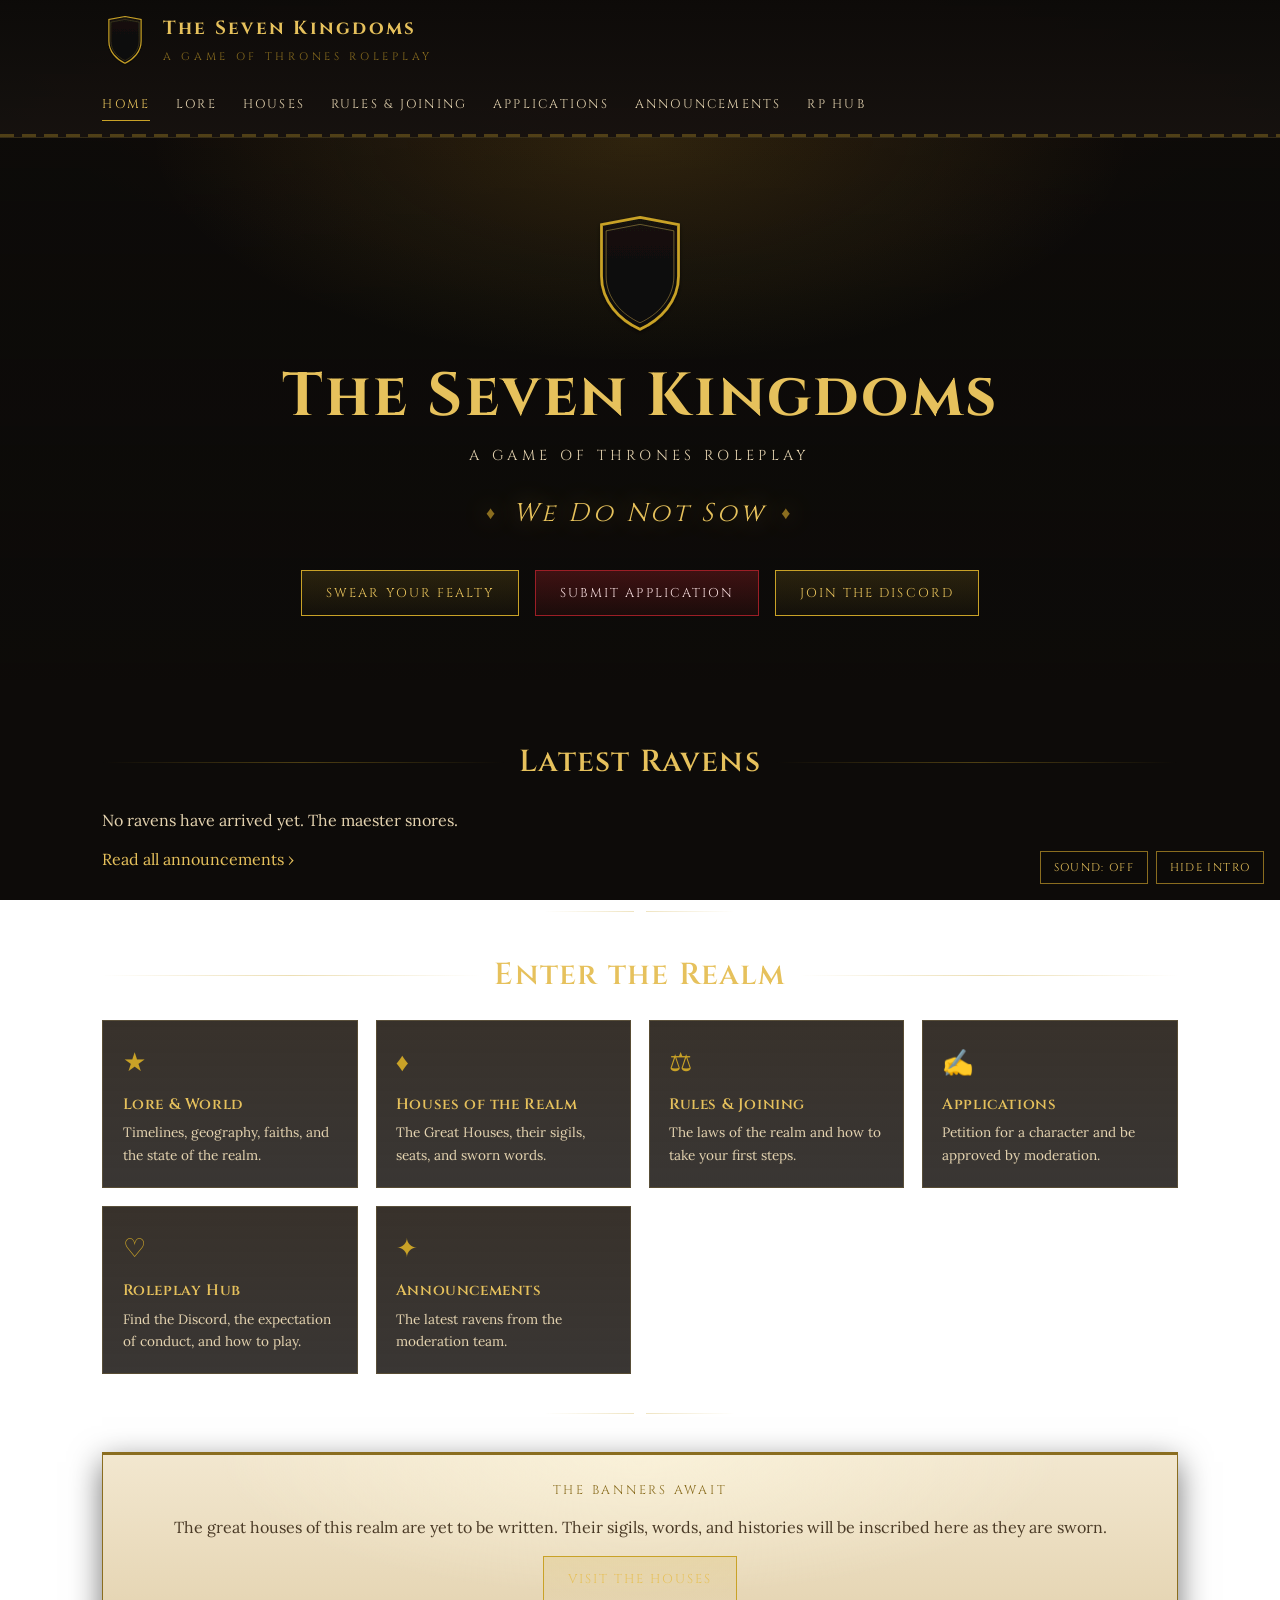
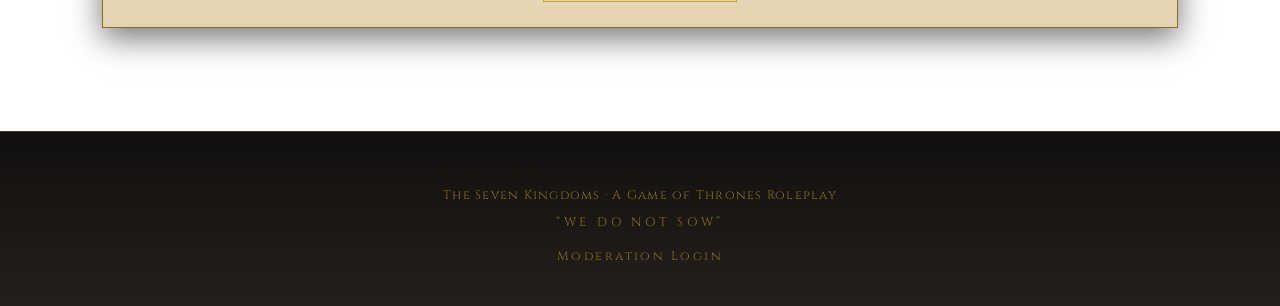
==== index.html @ 19d40cb4 "Initial commit: Game of Thrones VRChat roleplay site" ====
<!DOCTYPE html>
<html lang="en">
<head>
<meta charset="UTF-8">
<meta name="viewport" content="width=device-width, initial-scale=1.0">
<title>RP</title>
<link rel="icon" href="data:image/svg+xml,%3Csvg xmlns='http://www.w3.org/2000/svg' viewBox='0 0 120 140'%3E%3Cpath d='M60 6 L102 14 L102 70 C102 98 82 118 60 128 C38 118 18 98 18 70 L18 14 Z' fill='%230e0d0a' stroke='%23c9a227' stroke-width='5'/%3E%3C/svg%3E">
<link rel="preconnect" href="https://fonts.googleapis.com">
<link rel="preconnect" href="https://fonts.gstatic.com" crossorigin>
<link href="https://fonts.googleapis.com/css2?family=Cinzel:wght@400;600;700;900&family=Lora:ital,wght@0,400;0,500;1,400&display=swap" rel="stylesheet">
<link rel="stylesheet" href="css/style.css">
</head>
<body>

<header class="site">
  <div class="masthead">
    <a class="brand" href="index.html">
      <span class="brand-emblem" data-render="sigil" data-emblem="placeholder"></span>
      <span>
        <span class="brand-name" data-brand-name>The Seven Kingdoms</span><br>
        <span class="brand-tag" data-brand-short>A Game of Thrones Roleplay</span>
      </span>
    </a>
  </div>
  <nav class="strip">
    <ul>
      <li class="active"><a href="index.html">Home</a></li>
      <li><a href="lore.html">Lore</a></li>
      <li><a href="houses.html">Houses</a></li>
      <li><a href="rules.html">Rules &amp; Joining</a></li>
      <li><a href="apply.html">Applications</a></li>
      <li><a href="announcements.html">Announcements</a></li>
      <li><a href="rp-hub.html">RP Hub</a></li>
    </ul>
  </nav>
</header>

<section class="hero">
  <div class="emblem" data-render="sigil" data-emblem="placeholder"></div>
  <h1><span data-brand-name>The Seven Kingdoms</span></h1>
  <div class="subtitle" data-brand-short>A Game of Thrones Roleplay</div>
  <div class="tagline" data-tagline>We Do Not Sow</div>
  <div class="hero-actions">
    <a class="btn" href="rules.html">Swear Your Fealty</a>
    <a class="btn btn-crimson" href="apply.html">Submit Application</a>
    <a class="btn" data-discord href="https://discord.gg/2j9Zs5wPbV">Join the Discord</a>
  </div>
</section>

<main class="page">

  <h2>Latest Ravens</h2>
  <div class="feed" id="feed-home"></div>
  <p style="margin-top:0.8rem;"><a href="announcements.html">Read all announcements &rsaquo;</a></p>

  <div class="ornament"></div>

  <h2>Enter the Realm</h2>
  <div class="link-cards">
    <a class="link-card" href="lore.html">
      <span class="glyph">&#x2605;</span>
      <h4>Lore &amp; World</h4>
      <p>Timelines, geography, faiths, and the state of the realm.</p>
    </a>
    <a class="link-card" href="houses.html">
      <span class="glyph">&#x2666;</span>
      <h4>Houses of the Realm</h4>
      <p>The Great Houses, their sigils, seats, and sworn words.</p>
    </a>
    <a class="link-card" href="rules.html">
      <span class="glyph">&#x2696;</span>
      <h4>Rules &amp; Joining</h4>
      <p>The laws of the realm and how to take your first steps.</p>
    </a>
    <a class="link-card" href="apply.html">
      <span class="glyph">&#x270D;</span>
      <h4>Applications</h4>
      <p>Petition for a character and be approved by moderation.</p>
    </a>
    <a class="link-card" href="rp-hub.html">
      <span class="glyph">&#x2661;</span>
      <h4>Roleplay Hub</h4>
      <p>Find the Discord, the expectation of conduct, and how to play.</p>
    </a>
    <a class="link-card" href="announcements.html">
      <span class="glyph">&#x2726;</span>
      <h4>Announcements</h4>
      <p>The latest ravens from the moderation team.</p>
    </a>
  </div>

  <div class="ornament"></div>

  <div class="panel parchment" style="text-align:center;">
    <div class="small-caps">The Banners Await</div>
    <p style="margin:0.8rem 0 1rem;">The great houses of this realm are yet to be written. Their sigils, words, and histories will be inscribed here as they are sworn.</p>
    <a class="btn" href="houses.html">Visit the Houses</a>
  </div>

</main>

<footer class="site">
  <div class="sigil-row" id="footer-sigils"></div>
  <div class="fine"><span data-brand-name>The Seven Kingdoms</span> &middot; <span data-brand-short>A Game of Thrones Roleplay</span></div>
  <div class="fine" style="margin-top:0.4rem;letter-spacing:0.3em;">&ldquo;WE DO NOT SOW&rdquo;</div>
  <div class="fine" style="margin-top:0.8rem;"><a href="admin.html" style="color:var(--gold-dim);letter-spacing:0.2em;">Moderation Login</a></div>
</footer>

<script src="js/data.js"></script>
<script src="js/main.js"></script>
</body>
</html>
---- css/style.css ----
:root {
  --banner: #0d0b09;
  --charcoal: #171310;
  --wood: #221b14;
  --wood-light: #2e2519;
  --gold: #c9a227;
  --gold-bright: #e6c15c;
  --gold-dim: #8a6d1f;
  --crimson: #6e1118;
  --crimson-bright: #9c1e26;
  --parchment: #f2e7cf;
  --parchment-dark: #e4d3b0;
  --parchment-deep: #d3bf98;
  --ink: #241a10;
  --ink-soft: #4a3a26;
  --silver: #9aa4ad;
  --line-gold: rgba(201, 162, 39, 0.35);
  --line-light: rgba(230, 193, 92, 0.18);
  --shadow: 0 10px 30px rgba(0, 0, 0, 0.55);
}

* { margin: 0; padding: 0; box-sizing: border-box; }

html { scroll-behavior: smooth; }

body {
  font-family: 'Lora', Georgia, 'Times New Roman', serif;
  color: var(--parchment);
  background:
    radial-gradient(1200px 600px at 50% -10%, rgba(110, 17, 24, 0.35), transparent 60%),
    radial-gradient(900px 500px at 85% 110%, rgba(201, 162, 39, 0.12), transparent 55%),
    linear-gradient(var(--banner), var(--charcoal));
  background-attachment: fixed;
  min-height: 100vh;
  line-height: 1.65;
}

body::before {
  content: '';
  position: fixed;
  inset: 0;
  pointer-events: none;
  opacity: 0.05;
  background-image: url("data:image/svg+xml,%3Csvg xmlns='http://www.w3.org/2000/svg' width='160' height='160'%3E%3Cfilter id='n'%3E%3CfeTurbulence type='fractalNoise' baseFrequency='0.9' numOctaves='2'/%3E%3C/filter%3E%3Crect width='160' height='160' filter='url(%23n)' opacity='0.55'/%3E%3C/svg%3E");
  z-index: 0;
}

h1, h2, h3, h4 {
  font-family: 'Cinzel', Georgia, serif;
  font-weight: 600;
  letter-spacing: 0.04em;
  color: var(--gold-bright);
}

h1 { font-size: clamp(1.8rem, 4vw, 2.8rem); }

h2 {
  font-size: clamp(1.35rem, 3vw, 1.9rem);
  display: flex;
  align-items: center;
  gap: 0.9rem;
  margin: 1.6rem 0 1.2rem;
}

h2::before, h2::after {
  content: '';
  flex: 1;
  height: 1px;
  background: linear-gradient(90deg, transparent, var(--line-gold), transparent);
}

h3 { margin: 1.4rem 0 0.6rem; font-size: 1.12rem; letter-spacing: 0.08em; }

p { color: var(--parchment-dark); }

a { color: var(--gold-bright); text-decoration: none; }
a:hover { color: #fff; text-shadow: 0 0 12px rgba(230, 193, 92, 0.5); }

.small-caps {
  font-family: 'Cinzel', serif;
  font-size: 0.78rem;
  letter-spacing: 0.22em;
  text-transform: uppercase;
  color: var(--gold);
}

.page {
  max-width: 1120px;
  margin: 0 auto;
  padding: 2rem 1.4rem 5rem;
  position: relative;
  z-index: 1;
}

/* ---------- Header ---------- */
header.site {
  position: relative;
  z-index: 5;
  background: linear-gradient(rgba(13, 11, 9, 0.97), rgba(23, 19, 16, 0.92));
  border-bottom: 1px solid var(--line-light);
}

header.site::after {
  content: '';
  display: block;
  height: 3px;
  background:
    repeating-linear-gradient(90deg, var(--gold-dim) 0 14px, transparent 14px 22px);
  opacity: 0.5;
}

.masthead {
  display: flex;
  align-items: center;
  justify-content: space-between;
  gap: 1rem;
  max-width: 1120px;
  margin: 0 auto;
  padding: 0.9rem 1.4rem;
}

.brand { display: flex; align-items: center; gap: 0.9rem; }

.brand-emblem svg { width: 46px; height: 54px; display: block; }

.brand-name {
  font-family: 'Cinzel', serif;
  font-weight: 700;
  font-size: 1.18rem;
  letter-spacing: 0.12em;
  color: var(--gold-bright);
  line-height: 1.2;
}

.brand-tag {
  font-family: 'Cinzel', serif;
  font-size: 0.68rem;
  letter-spacing: 0.34em;
  text-transform: uppercase;
  color: var(--gold-dim);
}

nav.strip {
  max-width: 1120px;
  margin: 0 auto;
  padding: 0.4rem 1.4rem 0.8rem;
}

nav.strip ul {
  display: flex;
  flex-wrap: wrap;
  gap: 0.3rem 1.6rem;
  list-style: none;
}

nav.strip a {
  font-family: 'Cinzel', serif;
  font-size: 0.78rem;
  letter-spacing: 0.18em;
  text-transform: uppercase;
  color: var(--parchment-dark);
  padding: 0.25rem 0;
  border-bottom: 1px solid transparent;
  transition: color 0.2s, border-color 0.2s;
  display: inline-flex;
  align-items: center;
  gap: 0.4rem;
}

nav.strip li.active a {
  color: var(--gold-bright);
  border-bottom-color: var(--gold);
}

/* ---------- Hero ---------- */
.hero {
  position: relative;
  text-align: center;
  padding: 4.5rem 1.4rem 4rem;
  overflow: hidden;
  background:
    radial-gradient(700px 320px at 50% 0%, rgba(201, 162, 39, 0.16), transparent 70%),
    linear-gradient(180deg, rgba(13, 11, 9, 0.6), rgba(13, 11, 9, 0.92));
}

.hero .emblem { margin: 0 auto 1.4rem; width: 110px; height: 132px; }
.hero .emblem svg { width: 100%; height: 100%; }

.hero h1 { font-weight: 700; font-size: clamp(2.2rem, 6vw, 3.8rem); line-height: 1.1; }

.hero .subtitle {
  margin-top: 0.8rem;
  font-family: 'Cinzel', serif;
  font-size: 0.9rem;
  letter-spacing: 0.3em;
  text-transform: uppercase;
  color: var(--parchment-dark);
}

.hero .tagline {
  margin-top: 1.6rem;
  font-family: 'Cinzel', serif;
  font-style: italic;
  font-size: clamp(1.1rem, 3vw, 1.6rem);
  color: var(--gold-bright);
  letter-spacing: 0.14em;
  text-shadow: 0 0 26px rgba(230, 193, 92, 0.45);
}

.hero .tagline::before,
.hero .tagline::after {
  content: '\2666';
  font-size: 0.7em;
  vertical-align: middle;
  margin: 0 0.9rem;
  color: var(--gold-dim);
}

.hero-actions { display: flex; gap: 1rem; justify-content: center; flex-wrap: wrap; margin-top: 2.2rem; }

/* ---------- Buttons ---------- */
.btn {
  font-family: 'Cinzel', serif;
  font-size: 0.8rem;
  letter-spacing: 0.16em;
  text-transform: uppercase;
  padding: 0.7rem 1.5rem;
  border: 1px solid var(--gold);
  color: var(--gold-bright);
  background: linear-gradient(180deg, rgba(201, 162, 39, 0.16), rgba(201, 162, 39, 0.04));
  cursor: pointer;
  transition: all 0.2s ease;
  display: inline-block;
}

.btn:hover { color: #0d0b09; background: linear-gradient(180deg, var(--gold-bright), var(--gold)); text-shadow: none; }

.btn-crimson {
  border-color: var(--crimson-bright);
  color: #f2d8d8;
  background: linear-gradient(180deg, rgba(156, 30, 38, 0.35), rgba(110, 17, 24, 0.15));
}

.btn-crimson:hover { color: #fff; background: linear-gradient(180deg, var(--crimson-bright), var(--crimson)); }

.btn:disabled { opacity: 0.55; cursor: wait; }

/* ---------- Panels & cards ---------- */
.panel {
  background:
    linear-gradient(180deg, rgba(23, 19, 16, 0.9), rgba(34, 27, 20, 0.85));
  border: 1px solid var(--line-light);
  border-top: 3px solid var(--gold-dim);
  padding: 1.6rem 1.8rem;
  margin: 1.4rem 0;
  box-shadow: var(--shadow);
}

.panel.parchment {
  background:
    radial-gradient(600px 200px at 50% 0%, rgba(255, 248, 224, 0.6), transparent 70%),
    linear-gradient(180deg, var(--parchment), var(--parchment-dark));
  color: var(--ink);
  border-color: var(--gold-dim);
}

.panel.parchment h3 { color: var(--ink); }
.panel.parchment p, .panel.parchment li { color: var(--ink-soft); }
.panel.parchment .small-caps { color: var(--gold-dim); }

.panel p + p { margin-top: 0.7rem; }

.card-grid {
  display: grid;
  grid-template-columns: repeat(auto-fill, minmax(220px, 1fr));
  gap: 1.2rem;
}

.card {
  background: linear-gradient(180deg, rgba(34, 27, 20, 0.95), rgba(23, 19, 16, 0.9));
  border: 1px solid var(--line-light);
  text-align: center;
  padding: 1.3rem 1rem 1.2rem;
  cursor: pointer;
  transition: transform 0.2s, border-color 0.2s, box-shadow 0.2s;
}

.card:hover {
  transform: translateY(-4px);
  border-color: var(--gold);
  box-shadow: 0 14px 28px rgba(0, 0, 0, 0.5), 0 0 20px rgba(201, 162, 39, 0.12);
}

.card h4 { margin: 0.9rem 0 0.2rem; font-size: 0.98rem; color: var(--gold-bright); }

.card .words { font-style: italic; font-size: 0.82rem; color: var(--silver); }

.card .shield-box { width: 72px; height: 84px; margin: 0 auto; }
.card .shield-box svg { width: 100%; height: 100%; }

.empty-state {
  grid-column: 1 / -1;
  text-align: center;
  padding: 2.6rem 1rem;
  border: 1px dashed var(--line-gold);
  background: rgba(13, 11, 9, 0.3);
}

.empty-state .glyph { font-size: 2rem; color: var(--gold-dim); display: block; margin-bottom: 0.6rem; }

.empty-state p { color: var(--silver); }

.empty-state .hint { font-size: 0.82rem; color: var(--gold-dim); margin-top: 0.3rem; }

/* ---------- House detail ---------- */
.house-detail {
  display: none;
  margin-bottom: 1.8rem;
}

.house-detail.open { display: block; animation: fadeIn 0.35s ease; }

.house-detail .hdr {
  display: flex;
  gap: 1.6rem;
  align-items: center;
  flex-wrap: wrap;
}

.house-detail .big-shield { width: 130px; height: 152px; flex: 0 0 auto; }
.house-detail .big-shield svg { width: 100%; height: 100%; }

.house-detail .words-line {
  font-style: italic;
  color: var(--gold-bright);
  font-size: 1.05rem;
}

.meta-grid {
  display: grid;
  grid-template-columns: repeat(auto-fit, minmax(180px, 1fr));
  gap: 0.9rem;
  margin-top: 1.2rem;
}

.meta-grid .m {
  border: 1px solid var(--line-light);
  padding: 0.7rem 1rem;
  background: rgba(13, 11, 9, 0.35);
}

.meta-grid .m b {
  display: block;
  font-family: 'Cinzel', serif;
  font-size: 0.7rem;
  letter-spacing: 0.2em;
  text-transform: uppercase;
  color: var(--gold-dim);
  margin-bottom: 0.25rem;
}

.meta-grid .m span { font-size: 0.95rem; color: var(--parchment-dark); }

/* ---------- Announcements ---------- */
.feed { display: grid; gap: 1.1rem; }

.post {
  background: linear-gradient(180deg, rgba(23, 19, 16, 0.92), rgba(34, 27, 20, 0.88));
  border: 1px solid var(--line-light);
  border-left: 4px solid var(--gold);
  padding: 1.15rem 1.4rem;
}

.post .top { display: flex; align-items: center; gap: 0.9rem; flex-wrap: wrap; margin-bottom: 0.5rem; }

.post .date {
  font-family: 'Cinzel', serif;
  font-size: 0.72rem;
  letter-spacing: 0.14em;
  color: var(--gold-dim);
}

.post h4 { margin: 0; font-size: 1.02rem; color: var(--gold-bright); }

.post .body { font-size: 0.95rem; }

.tag {
  font-family: 'Cinzel', serif;
  font-size: 0.62rem;
  letter-spacing: 0.18em;
  text-transform: uppercase;
  border: 1px solid var(--gold-dim);
  color: var(--gold-bright);
  padding: 0.12rem 0.55rem;
  border-radius: 2px;
}

.tag.crimson { border-color: var(--crimson-bright); color: #e8b3b6; }

/* ---------- Lists ---------- */
.rules ol { counter-reset: rule; list-style: none; }
.rules ol li {
  counter-increment: rule;
  position: relative;
  padding: 0.85rem 0 0.85rem 3rem;
  border-bottom: 1px dashed var(--line-light);
}
.rules ol li:last-child { border-bottom: none; }
.rules ol li::before {
  content: counter(rule);
  position: absolute;
  left: 0;
  top: 0.8rem;
  width: 34px;
  height: 34px;
  border: 1px solid var(--gold-dim);
  font-family: 'Cinzel', serif;
  font-size: 0.9rem;
  color: var(--gold-bright);
  display: flex;
  align-items: center;
  justify-content: center;
  background: rgba(201, 162, 39, 0.08);
}

/* ---------- Forms ---------- */
form.app {
  display: grid;
  gap: 1.1rem;
}

.app-section {
  border-top: 2px solid var(--gold-dim);
  padding-top: 1rem;
  display: grid;
  gap: 1.1rem;
}

.app-section:first-of-type { border-top: none; padding-top: 0; }

.app-section-title {
  font-family: 'Cinzel', serif;
  font-size: 0.9rem;
  font-weight: 700;
  letter-spacing: 0.2em;
  text-transform: uppercase;
  color: var(--crimson);
  background: linear-gradient(90deg, rgba(201, 162, 39, 0.28), transparent);
  border-left: 4px solid var(--gold-dim);
  padding: 0.4rem 0.8rem;
}

.req { color: var(--crimson); font-weight: 700; }

.agree {
  display: flex;
  align-items: flex-start;
  gap: 0.7rem;
  font-size: 0.95rem;
  color: var(--ink);
  cursor: pointer;
}

.agree input { width: auto; margin-top: 0.3rem; accent-color: var(--crimson); }
.agree a { color: var(--crimson); text-decoration: underline; }
.agree a:hover { color: var(--ink); text-shadow: none; }

.field label {
  display: block;
  font-family: 'Cinzel', serif;
  font-size: 0.74rem;
  letter-spacing: 0.18em;
  text-transform: uppercase;
  color: var(--gold);
  margin-bottom: 0.35rem;
}

.field input, .field select, .field textarea {
  width: 100%;
  font-family: 'Lora', Georgia, serif;
  font-size: 0.98rem;
  color: var(--ink);
  background: var(--parchment);
  border: 1px solid var(--gold-dim);
  padding: 0.65rem 0.85rem;
  outline: none;
  transition: box-shadow 0.2s;
  border-radius: 0;
}

.field input:focus, .field select:focus, .field textarea:focus {
  box-shadow: 0 0 0 2px rgba(230, 193, 92, 0.45);
}

.field textarea { min-height: 150px; resize: vertical; }

.field-row { display: grid; grid-template-columns: 1fr 1fr; gap: 1.1rem; }

.hp { position: absolute; left: -9999px; width: 1px; height: 1px; overflow: hidden; }

.form-note {
  margin-top: 1rem;
  font-size: 0.85rem;
  color: var(--silver);
  border-left: 2px solid var(--gold-dim);
  padding-left: 0.9rem;
}

.form-result { margin-top: 1.2rem; padding: 1rem 1.2rem; display: none; }
.form-result.ok { display: block; border: 1px solid var(--gold); background: rgba(201, 162, 39, 0.08); }
.form-result.err { display: block; border: 1px solid var(--crimson-bright); background: rgba(156, 30, 38, 0.12); color: #f0c4c6; }

/* ---------- Divider ---------- */
.ornament {
  display: flex;
  align-items: center;
  justify-content: center;
  gap: 0.7rem;
  margin: 2.4rem 0;
  color: var(--gold-dim);
  opacity: 0.8;
}

.ornament::before, .ornament::after {
  content: '';
  height: 1px;
  width: 90px;
  max-width: 24vw;
  background: linear-gradient(90deg, transparent, var(--line-gold));
}

.ornament::after { background: linear-gradient(90deg, var(--line-gold), transparent); }

/* ---------- Links grid ---------- */
.link-cards { display: grid; grid-template-columns: repeat(auto-fit, minmax(210px, 1fr)); gap: 1.1rem; }

.link-card {
  display: block;
  border: 1px solid var(--line-light);
  background: linear-gradient(180deg, rgba(34, 27, 20, 0.9), rgba(23, 19, 16, 0.85));
  padding: 1.3rem 1.2rem;
  transition: border-color 0.2s, transform 0.2s;
}

.link-card:hover { border-color: var(--gold); transform: translateY(-3px); }

.link-card .glyph { font-size: 1.6rem; color: var(--gold); display: block; margin-bottom: 0.5rem; }
.link-card h4 { color: var(--gold-bright); font-size: 0.95rem; margin-bottom: 0.3rem; }
.link-card p { font-size: 0.85rem; }

/* ---------- Footer ---------- */
footer.site {
  border-top: 1px solid var(--line-light);
  background: linear-gradient(rgba(13, 11, 9, 0.98), rgba(23, 19, 16, 0.95));
  text-align: center;
  padding: 2.4rem 1.4rem;
}

footer .sigil-row {
  display: flex;
  justify-content: center;
  gap: 0.8rem;
  flex-wrap: wrap;
  margin-bottom: 1rem;
}

footer .sigil-row .ss { width: 30px; height: 35px; opacity: 0.55; transition: opacity 0.2s, transform 0.2s; }
footer .sigil-row .ss:hover { opacity: 1; transform: translateY(-2px); }
footer .sigil-row svg { width: 100%; height: 100%; }

footer .fine { font-size: 0.78rem; color: var(--gold-dim); letter-spacing: 0.1em; font-family: 'Cinzel', serif; }

/* ---------- Misc ---------- */
.hero-mini {
  text-align: center;
  padding: 3rem 1rem 2rem;
}

.hero-mini h1 { font-size: clamp(1.7rem, 4vw, 2.4rem); }

.hero-mini .tagline { margin-top: 0.6rem; font-style: italic; color: var(--gold-dim); font-family: 'Cinzel', serif; font-size: 0.95rem; }

.lead { font-size: 1.05rem; }

.two-col { display: grid; grid-template-columns: 1fr 1fr; gap: 1.4rem; }

@media (max-width: 720px) {
  .two-col, .field-row { grid-template-columns: 1fr; }
  .masthead { flex-direction: column; text-align: center; }
  nav.strip ul { justify-content: center; }
  .house-detail .hdr { justify-content: center; text-align: center; }
}

@keyframes fadeIn {
  from { opacity: 0; transform: translateY(6px); }
  to { opacity: 1; transform: none; }
}

/* ---------- Tabs ---------- */
.tabs {
  display: flex;
  flex-wrap: wrap;
  gap: 0.5rem;
  margin: 1.6rem 0 1.4rem;
  border-bottom: 1px solid var(--line-light);
}

.tab {
  font-family: 'Cinzel', serif;
  font-size: 0.78rem;
  letter-spacing: 0.16em;
  text-transform: uppercase;
  color: var(--parchment-dark);
  background: transparent;
  border: 1px solid var(--line-light);
  border-bottom: none;
  padding: 0.65rem 1.3rem;
  cursor: pointer;
  transition: color 0.2s, border-color 0.2s, background 0.2s;
}

.tab:hover { color: var(--gold-bright); }

.tab.active {
  color: var(--gold-bright);
  border-color: var(--gold-dim);
  background: linear-gradient(180deg, rgba(201, 162, 39, 0.14), transparent);
}

.tab-panel { display: none; }
.tab-panel.active { display: block; animation: fadeIn 0.3s ease; }

/* ---------- Form hints & file input ---------- */
.field .hint {
  display: block;
  font-size: 0.78rem;
  font-style: italic;
  color: var(--gold-dim);
  margin-top: 0.3rem;
}

.field input[type="file"] { padding: 0.5rem; cursor: pointer; }

.shot { font-size: 0.85rem; color: var(--silver); margin-top: 0.4rem; }

.shot-thumb img {
  display: block;
  max-width: 240px;
  margin-top: 0.5rem;
  border: 1px solid var(--gold-dim);
}

/* ---------- Admin ---------- */
.status-line { font-size: 0.9rem; margin-top: 0.6rem; min-height: 1.2em; }
.status-line.ok { color: var(--gold-bright); }
.status-line.err { color: #e08a8f; }
.status-line.warn { color: #e0c07a; }

.admin-topbar {
  display: flex;
  justify-content: space-between;
  align-items: center;
  gap: 1rem;
  flex-wrap: wrap;
  border: 1px solid var(--line-light);
  border-left: 4px solid var(--gold);
  padding: 0.8rem 1.2rem;
  background: rgba(13, 11, 9, 0.5);
}

.admin-tree {
  display: grid;
  grid-template-columns: 1.35fr 1fr;
  gap: 1.4rem;
  align-items: start;
}

.admin-list { display: grid; gap: 0.7rem; }

.admin-item {
  display: flex;
  gap: 1rem;
  align-items: center;
  border: 1px solid var(--line-light);
  padding: 0.7rem 0.9rem;
  background: rgba(13, 11, 9, 0.35);
}

.ai-sigil { width: 46px; height: 54px; flex: 0 0 auto; }
.ai-sigil svg { width: 100%; height: 100%; }
.ai-body { flex: 1; min-width: 0; }
.ai-body b { display: block; font-family: 'Cinzel', serif; color: var(--gold-bright); font-size: 0.95rem; }
.ai-body span { display: block; font-style: italic; font-size: 0.82rem; color: var(--silver); }
.ai-body small { color: var(--gold-dim); }
.ai-actions { display: flex; gap: 0.4rem; }

.btn-mini { padding: 0.35rem 0.7rem; font-size: 0.66rem; letter-spacing: 0.1em; }

.sigil-preview { width: 120px; height: 140px; margin: 0 auto; }
.sigil-preview svg { width: 100%; height: 100%; }

.admin-sticky { position: sticky; top: 1rem; }

/* ---------- Background video ---------- */
.bg-stage {
  position: fixed;
  inset: 0;
  z-index: 0;
  overflow: hidden;
  pointer-events: none;
  background: #0d0b09;
}

.bg-stage.off { display: none; }

.bg-stage iframe {
  position: absolute;
  top: 50%;
  left: 50%;
  width: 100vw !important;
  height: 56.25vw !important;
  min-height: 100vh;
  min-width: 177.78vh;
  transform: translate(-50%, -50%);
  border: 0;
}

.bg-stage .scrim {
  position: absolute;
  inset: 0;
  background:
    radial-gradient(1200px 640px at 50% -10%, rgba(110, 17, 24, 0.30), transparent 62%),
    linear-gradient(rgba(13, 11, 9, 0.78), rgba(13, 11, 9, 0.88));
}

.bg-controls {
  position: fixed;
  right: 1rem;
  bottom: 1rem;
  z-index: 6;
  display: flex;
  gap: 0.5rem;
}

.bg-controls button {
  font-family: 'Cinzel', serif;
  font-size: 0.7rem;
  letter-spacing: 0.12em;
  text-transform: uppercase;
  color: var(--gold-bright);
  background: rgba(13, 11, 9, 0.85);
  border: 1px solid var(--gold-dim);
  padding: 0.5rem 0.8rem;
  cursor: pointer;
}

.bg-controls button:hover { background: var(--gold); color: #0d0b09; }

@media (max-width: 820px) {
  .admin-tree { grid-template-columns: 1fr; }
}
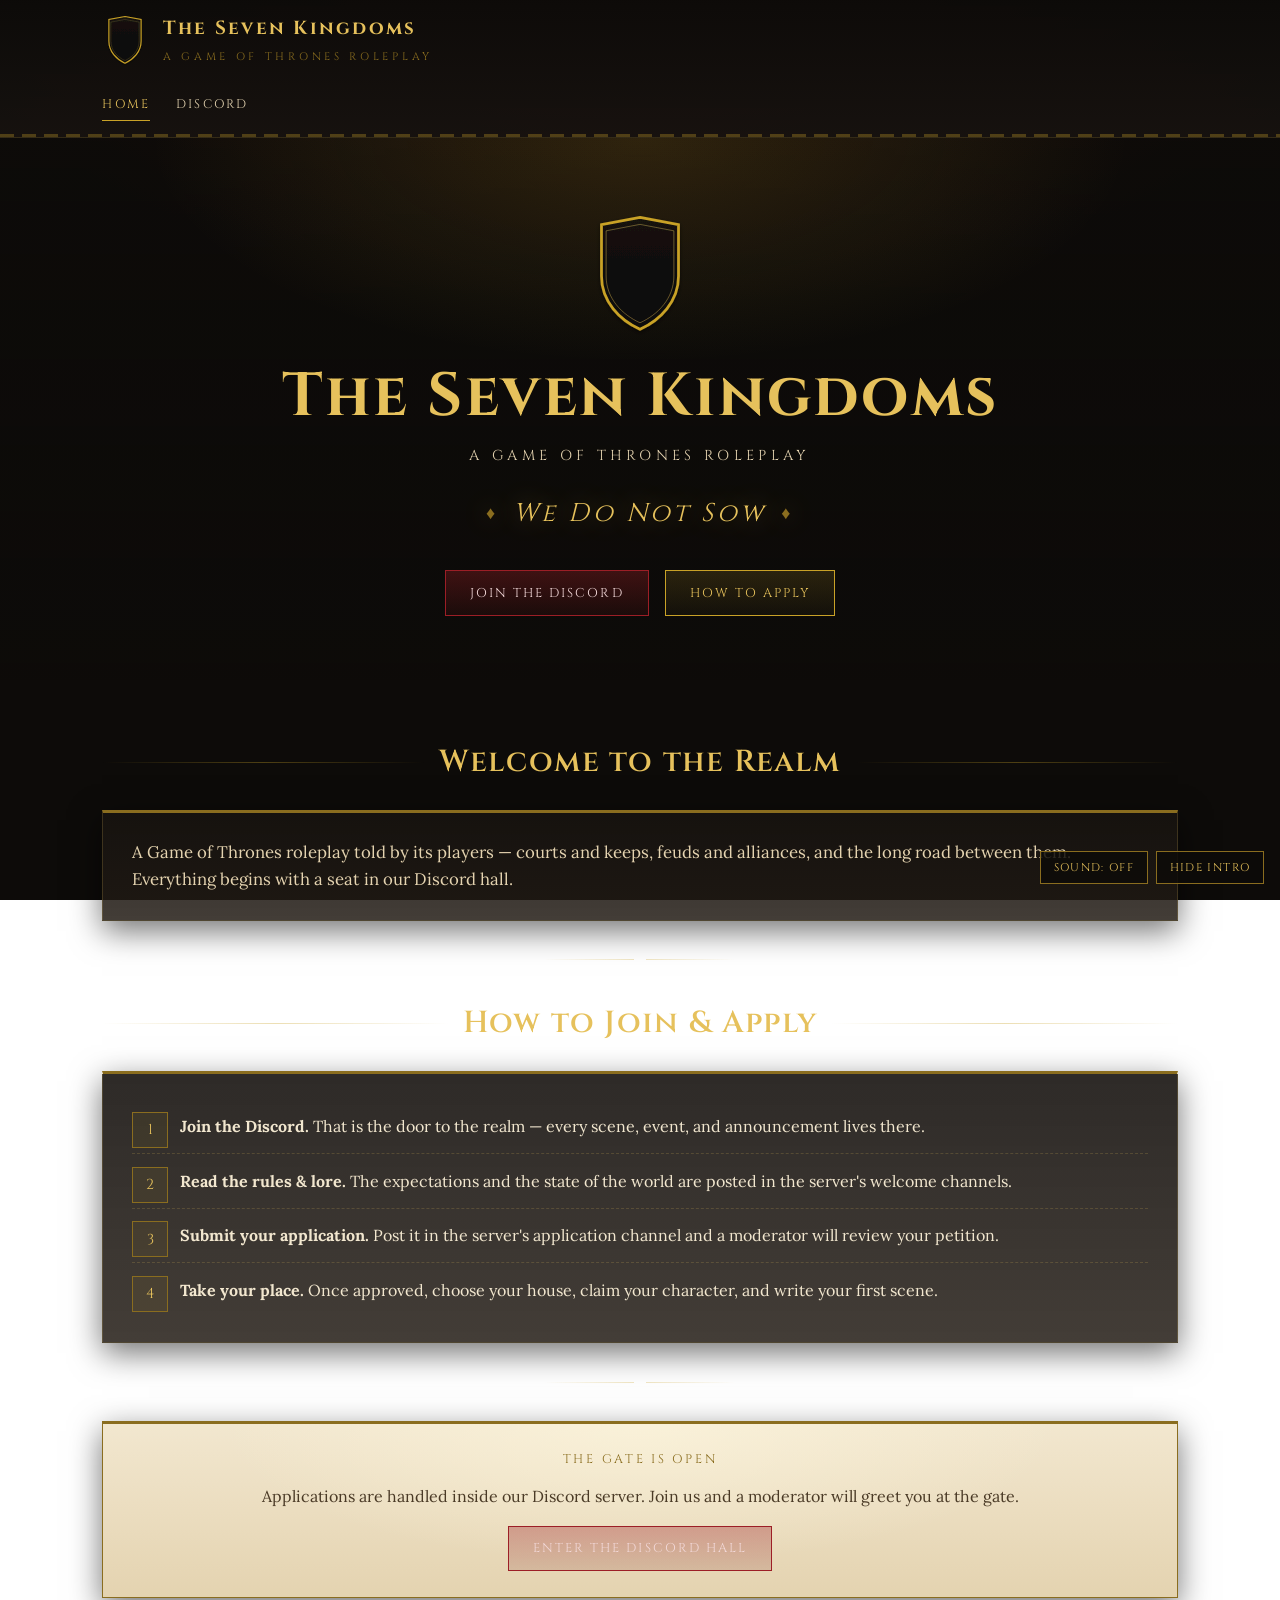
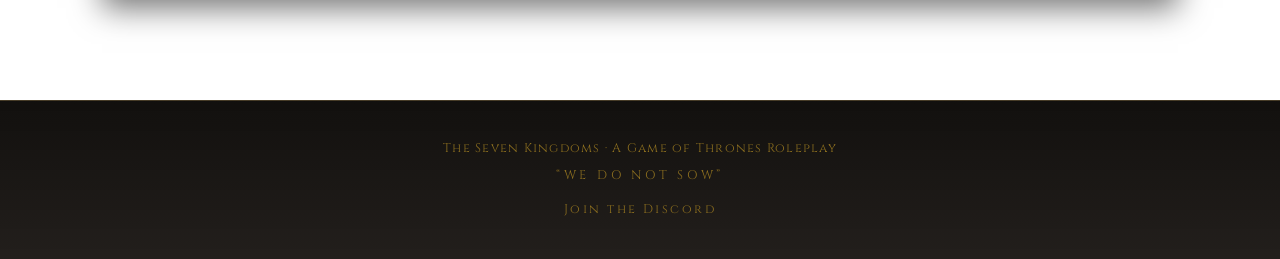
==== commit 2385fc45: "Simplify to single-page Discord hub; remove lore, houses, rules, applications, announcements" ====
--- a/index.html
+++ b/index.html
@@ -25,12 +25,7 @@
   <nav class="strip">
     <ul>
       <li class="active"><a href="index.html">Home</a></li>
-      <li><a href="lore.html">Lore</a></li>
-      <li><a href="houses.html">Houses</a></li>
-      <li><a href="rules.html">Rules &amp; Joining</a></li>
-      <li><a href="apply.html">Applications</a></li>
-      <li><a href="announcements.html">Announcements</a></li>
-      <li><a href="rp-hub.html">RP Hub</a></li>
+      <li><a data-discord href="https://discord.gg/2j9Zs5wPbV">Discord</a></li>
     </ul>
   </nav>
 </header>
@@ -41,72 +36,47 @@
   <div class="subtitle" data-brand-short>A Game of Thrones Roleplay</div>
   <div class="tagline" data-tagline>We Do Not Sow</div>
   <div class="hero-actions">
-    <a class="btn" href="rules.html">Swear Your Fealty</a>
-    <a class="btn btn-crimson" href="apply.html">Submit Application</a>
-    <a class="btn" data-discord href="https://discord.gg/2j9Zs5wPbV">Join the Discord</a>
+    <a class="btn btn-crimson" data-discord href="https://discord.gg/2j9Zs5wPbV">Join the Discord</a>
+    <a class="btn" href="#apply">How to Apply</a>
   </div>
 </section>
 
 <main class="page">
 
-  <h2>Latest Ravens</h2>
-  <div class="feed" id="feed-home"></div>
-  <p style="margin-top:0.8rem;"><a href="announcements.html">Read all announcements &rsaquo;</a></p>
+  <h2>Welcome to the Realm</h2>
+  <div class="panel">
+    <p class="lead" style="margin-top:0;">A Game of Thrones roleplay told by its players &mdash; courts and keeps, feuds and alliances, and the long road between them. Everything begins with a seat in our Discord hall.</p>
+  </div>
 
   <div class="ornament"></div>
 
-  <h2>Enter the Realm</h2>
-  <div class="link-cards">
-    <a class="link-card" href="lore.html">
-      <span class="glyph">&#x2605;</span>
-      <h4>Lore &amp; World</h4>
-      <p>Timelines, geography, faiths, and the state of the realm.</p>
-    </a>
-    <a class="link-card" href="houses.html">
-      <span class="glyph">&#x2666;</span>
-      <h4>Houses of the Realm</h4>
-      <p>The Great Houses, their sigils, seats, and sworn words.</p>
-    </a>
-    <a class="link-card" href="rules.html">
-      <span class="glyph">&#x2696;</span>
-      <h4>Rules &amp; Joining</h4>
-      <p>The laws of the realm and how to take your first steps.</p>
-    </a>
-    <a class="link-card" href="apply.html">
-      <span class="glyph">&#x270D;</span>
-      <h4>Applications</h4>
-      <p>Petition for a character and be approved by moderation.</p>
-    </a>
-    <a class="link-card" href="rp-hub.html">
-      <span class="glyph">&#x2661;</span>
-      <h4>Roleplay Hub</h4>
-      <p>Find the Discord, the expectation of conduct, and how to play.</p>
-    </a>
-    <a class="link-card" href="announcements.html">
-      <span class="glyph">&#x2726;</span>
-      <h4>Announcements</h4>
-      <p>The latest ravens from the moderation team.</p>
-    </a>
+  <h2 id="apply">How to Join &amp; Apply</h2>
+  <div class="panel rules">
+    <ol>
+      <li><strong>Join the Discord.</strong> That is the door to the realm &mdash; every scene, event, and announcement lives there.</li>
+      <li><strong>Read the rules &amp; lore.</strong> The expectations and the state of the world are posted in the server's welcome channels.</li>
+      <li><strong>Submit your application.</strong> Post it in the server's application channel and a moderator will review your petition.</li>
+      <li><strong>Take your place.</strong> Once approved, choose your house, claim your character, and write your first scene.</li>
+    </ol>
   </div>
 
   <div class="ornament"></div>
 
   <div class="panel parchment" style="text-align:center;">
-    <div class="small-caps">The Banners Await</div>
-    <p style="margin:0.8rem 0 1rem;">The great houses of this realm are yet to be written. Their sigils, words, and histories will be inscribed here as they are sworn.</p>
-    <a class="btn" href="houses.html">Visit the Houses</a>
+    <div class="small-caps">The Gate Is Open</div>
+    <p style="margin:0.8rem 0 1rem;">Applications are handled inside our Discord server. Join us and a moderator will greet you at the gate.</p>
+    <a class="btn btn-crimson" data-discord href="https://discord.gg/2j9Zs5wPbV">Enter the Discord Hall</a>
   </div>
 
 </main>
 
 <footer class="site">
-  <div class="sigil-row" id="footer-sigils"></div>
   <div class="fine"><span data-brand-name>The Seven Kingdoms</span> &middot; <span data-brand-short>A Game of Thrones Roleplay</span></div>
   <div class="fine" style="margin-top:0.4rem;letter-spacing:0.3em;">&ldquo;WE DO NOT SOW&rdquo;</div>
-  <div class="fine" style="margin-top:0.8rem;"><a href="admin.html" style="color:var(--gold-dim);letter-spacing:0.2em;">Moderation Login</a></div>
+  <div class="fine" style="margin-top:0.8rem;"><a data-discord href="https://discord.gg/2j9Zs5wPbV" style="color:var(--gold-dim);letter-spacing:0.2em;">Join the Discord</a></div>
 </footer>
 
 <script src="js/data.js"></script>
 <script src="js/main.js"></script>
 </body>
-</html>+</html>
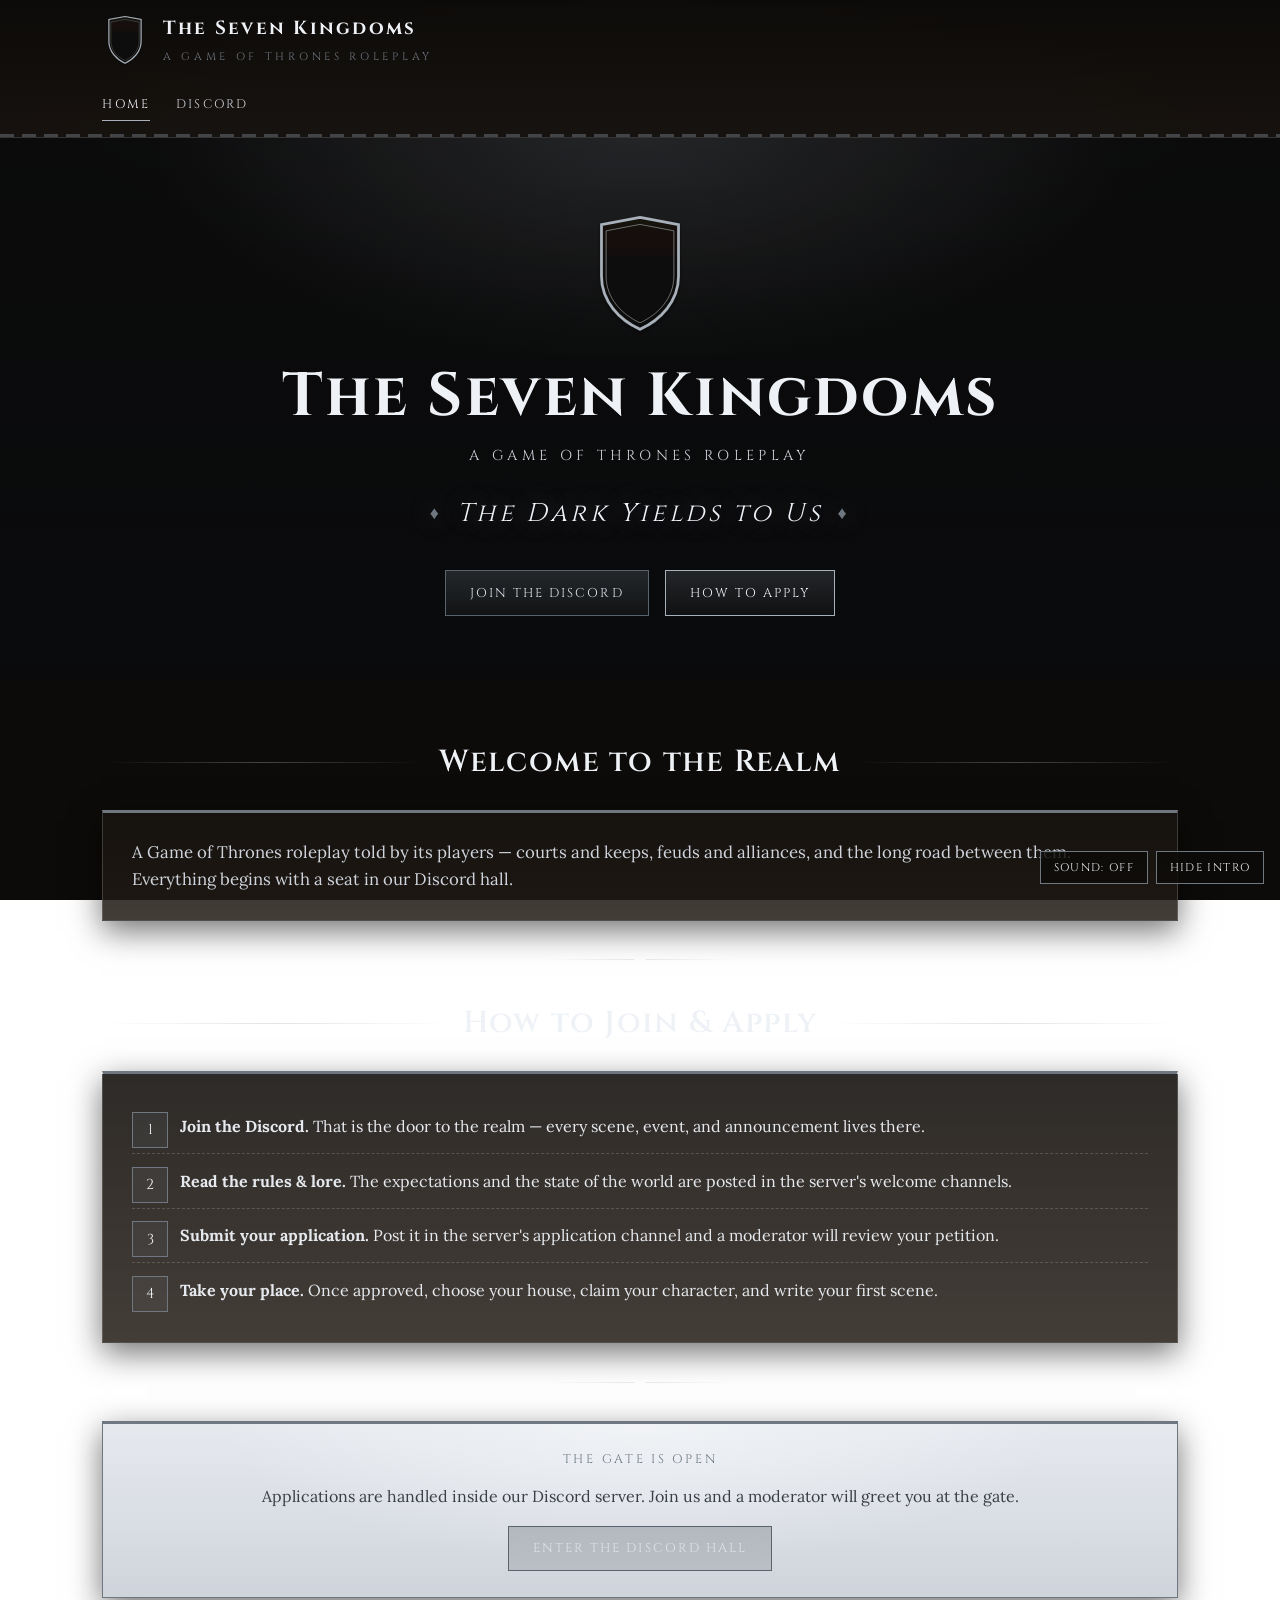
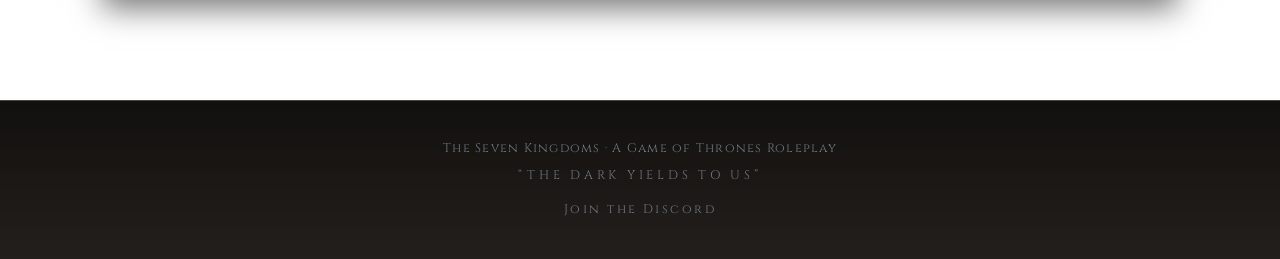
==== commit 3986e191: "Retheme to 'The Dark Yields to Us'; add motto emblem with background removed" ====
--- a/index.html
+++ b/index.html
@@ -4,7 +4,7 @@
 <meta charset="UTF-8">
 <meta name="viewport" content="width=device-width, initial-scale=1.0">
 <title>RP</title>
-<link rel="icon" href="data:image/svg+xml,%3Csvg xmlns='http://www.w3.org/2000/svg' viewBox='0 0 120 140'%3E%3Cpath d='M60 6 L102 14 L102 70 C102 98 82 118 60 128 C38 118 18 98 18 70 L18 14 Z' fill='%230e0d0a' stroke='%23c9a227' stroke-width='5'/%3E%3C/svg%3E">
+<link rel="icon" href="data:image/svg+xml,%3Csvg xmlns='http://www.w3.org/2000/svg' viewBox='0 0 120 140'%3E%3Cpath d='M60 6 L102 14 L102 70 C102 98 82 118 60 128 C38 118 18 98 18 70 L18 14 Z' fill='%230a0b0d' stroke='%23a8b1ba' stroke-width='5'/%3E%3C/svg%3E">
 <link rel="preconnect" href="https://fonts.googleapis.com">
 <link rel="preconnect" href="https://fonts.gstatic.com" crossorigin>
 <link href="https://fonts.googleapis.com/css2?family=Cinzel:wght@400;600;700;900&family=Lora:ital,wght@0,400;0,500;1,400&display=swap" rel="stylesheet">
@@ -34,7 +34,7 @@
   <div class="emblem" data-render="sigil" data-emblem="placeholder"></div>
   <h1><span data-brand-name>The Seven Kingdoms</span></h1>
   <div class="subtitle" data-brand-short>A Game of Thrones Roleplay</div>
-  <div class="tagline" data-tagline>We Do Not Sow</div>
+  <div class="tagline" data-tagline>The Dark Yields to Us</div>
   <div class="hero-actions">
     <a class="btn btn-crimson" data-discord href="https://discord.gg/2j9Zs5wPbV">Join the Discord</a>
     <a class="btn" href="#apply">How to Apply</a>
@@ -72,7 +72,7 @@
 
 <footer class="site">
   <div class="fine"><span data-brand-name>The Seven Kingdoms</span> &middot; <span data-brand-short>A Game of Thrones Roleplay</span></div>
-  <div class="fine" style="margin-top:0.4rem;letter-spacing:0.3em;">&ldquo;WE DO NOT SOW&rdquo;</div>
+  <div class="fine" style="margin-top:0.4rem;letter-spacing:0.3em;">&ldquo;THE DARK YIELDS TO US&rdquo;</div>
   <div class="fine" style="margin-top:0.8rem;"><a data-discord href="https://discord.gg/2j9Zs5wPbV" style="color:var(--gold-dim);letter-spacing:0.2em;">Join the Discord</a></div>
 </footer>
 
--- a/css/style.css
+++ b/css/style.css
@@ -1,21 +1,21 @@
 :root {
-  --banner: #0d0b09;
-  --charcoal: #171310;
-  --wood: #221b14;
-  --wood-light: #2e2519;
-  --gold: #c9a227;
-  --gold-bright: #e6c15c;
-  --gold-dim: #8a6d1f;
-  --crimson: #6e1118;
-  --crimson-bright: #9c1e26;
-  --parchment: #f2e7cf;
-  --parchment-dark: #e4d3b0;
-  --parchment-deep: #d3bf98;
-  --ink: #241a10;
-  --ink-soft: #4a3a26;
-  --silver: #9aa4ad;
-  --line-gold: rgba(201, 162, 39, 0.35);
-  --line-light: rgba(230, 193, 92, 0.18);
+  --banner: #0a0b0d;
+  --charcoal: #121317;
+  --wood: #1a1c21;
+  --wood-light: #22252b;
+  --gold: #a8b1ba;
+  --gold-bright: #eef2f6;
+  --gold-dim: #6f7881;
+  --crimson: #3a3f47;
+  --crimson-bright: #5b636d;
+  --parchment: #e6e9ee;
+  --parchment-dark: #cfd4dc;
+  --parchment-deep: #b9c0c9;
+  --ink: #16181c;
+  --ink-soft: #3a3e45;
+  --silver: #c2c9d1;
+  --line-gold: rgba(168, 177, 186, 0.35);
+  --line-light: rgba(238, 242, 246, 0.18);
   --shadow: 0 10px 30px rgba(0, 0, 0, 0.55);
 }
 
@@ -27,8 +27,8 @@
   font-family: 'Lora', Georgia, 'Times New Roman', serif;
   color: var(--parchment);
   background:
-    radial-gradient(1200px 600px at 50% -10%, rgba(110, 17, 24, 0.35), transparent 60%),
-    radial-gradient(900px 500px at 85% 110%, rgba(201, 162, 39, 0.12), transparent 55%),
+    radial-gradient(1200px 600px at 50% -10%, rgba(91, 99, 109, 0.28), transparent 60%),
+    radial-gradient(900px 500px at 85% 110%, rgba(168, 177, 186, 0.10), transparent 55%),
     linear-gradient(var(--banner), var(--charcoal));
   background-attachment: fixed;
   min-height: 100vh;
@@ -74,7 +74,7 @@
 p { color: var(--parchment-dark); }
 
 a { color: var(--gold-bright); text-decoration: none; }
-a:hover { color: #fff; text-shadow: 0 0 12px rgba(230, 193, 92, 0.5); }
+a:hover { color: #fff; text-shadow: 0 0 12px rgba(238, 242, 246, 0.5); }
 
 .small-caps {
   font-family: 'Cinzel', serif;
@@ -179,8 +179,8 @@
   padding: 4.5rem 1.4rem 4rem;
   overflow: hidden;
   background:
-    radial-gradient(700px 320px at 50% 0%, rgba(201, 162, 39, 0.16), transparent 70%),
-    linear-gradient(180deg, rgba(13, 11, 9, 0.6), rgba(13, 11, 9, 0.92));
+    radial-gradient(700px 320px at 50% 0%, rgba(168, 177, 186, 0.14), transparent 70%),
+    linear-gradient(180deg, rgba(10, 11, 13, 0.6), rgba(10, 11, 13, 0.92));
 }
 
 .hero .emblem { margin: 0 auto 1.4rem; width: 110px; height: 132px; }
@@ -204,7 +204,7 @@
   font-size: clamp(1.1rem, 3vw, 1.6rem);
   color: var(--gold-bright);
   letter-spacing: 0.14em;
-  text-shadow: 0 0 26px rgba(230, 193, 92, 0.45);
+  text-shadow: 0 0 26px rgba(238, 242, 246, 0.35);
 }
 
 .hero .tagline::before,
@@ -227,7 +227,7 @@
   padding: 0.7rem 1.5rem;
   border: 1px solid var(--gold);
   color: var(--gold-bright);
-  background: linear-gradient(180deg, rgba(201, 162, 39, 0.16), rgba(201, 162, 39, 0.04));
+  background: linear-gradient(180deg, rgba(168, 177, 186, 0.16), rgba(168, 177, 186, 0.04));
   cursor: pointer;
   transition: all 0.2s ease;
   display: inline-block;
@@ -237,8 +237,8 @@
 
 .btn-crimson {
   border-color: var(--crimson-bright);
-  color: #f2d8d8;
-  background: linear-gradient(180deg, rgba(156, 30, 38, 0.35), rgba(110, 17, 24, 0.15));
+  color: #dfe4ea;
+  background: linear-gradient(180deg, rgba(91, 99, 109, 0.32), rgba(58, 63, 71, 0.16));
 }
 
 .btn-crimson:hover { color: #fff; background: linear-gradient(180deg, var(--crimson-bright), var(--crimson)); }
@@ -258,7 +258,7 @@
 
 .panel.parchment {
   background:
-    radial-gradient(600px 200px at 50% 0%, rgba(255, 248, 224, 0.6), transparent 70%),
+    radial-gradient(600px 200px at 50% 0%, rgba(248, 250, 252, 0.6), transparent 70%),
     linear-gradient(180deg, var(--parchment), var(--parchment-dark));
   color: var(--ink);
   border-color: var(--gold-dim);
@@ -288,7 +288,7 @@
 .card:hover {
   transform: translateY(-4px);
   border-color: var(--gold);
-  box-shadow: 0 14px 28px rgba(0, 0, 0, 0.5), 0 0 20px rgba(201, 162, 39, 0.12);
+  box-shadow: 0 14px 28px rgba(0, 0, 0, 0.5), 0 0 20px rgba(168, 177, 186, 0.12);
 }
 
 .card h4 { margin: 0.9rem 0 0.2rem; font-size: 0.98rem; color: var(--gold-bright); }
@@ -395,7 +395,7 @@
   border-radius: 2px;
 }
 
-.tag.crimson { border-color: var(--crimson-bright); color: #e8b3b6; }
+.tag.crimson { border-color: var(--crimson-bright); color: #ced5dd; }
 
 /* ---------- Lists ---------- */
 .rules ol { counter-reset: rule; list-style: none; }
@@ -420,7 +420,7 @@
   display: flex;
   align-items: center;
   justify-content: center;
-  background: rgba(201, 162, 39, 0.08);
+  background: rgba(168, 177, 186, 0.08);
 }
 
 /* ---------- Forms ---------- */
@@ -445,7 +445,7 @@
   letter-spacing: 0.2em;
   text-transform: uppercase;
   color: var(--crimson);
-  background: linear-gradient(90deg, rgba(201, 162, 39, 0.28), transparent);
+  background: linear-gradient(90deg, rgba(168, 177, 186, 0.28), transparent);
   border-left: 4px solid var(--gold-dim);
   padding: 0.4rem 0.8rem;
 }
@@ -489,7 +489,7 @@
 }
 
 .field input:focus, .field select:focus, .field textarea:focus {
-  box-shadow: 0 0 0 2px rgba(230, 193, 92, 0.45);
+  box-shadow: 0 0 0 2px rgba(238, 242, 246, 0.45);
 }
 
 .field textarea { min-height: 150px; resize: vertical; }
@@ -507,8 +507,8 @@
 }
 
 .form-result { margin-top: 1.2rem; padding: 1rem 1.2rem; display: none; }
-.form-result.ok { display: block; border: 1px solid var(--gold); background: rgba(201, 162, 39, 0.08); }
-.form-result.err { display: block; border: 1px solid var(--crimson-bright); background: rgba(156, 30, 38, 0.12); color: #f0c4c6; }
+.form-result.ok { display: block; border: 1px solid var(--gold); background: rgba(168, 177, 186, 0.08); }
+.form-result.err { display: block; border: 1px solid var(--crimson-bright); background: rgba(58, 63, 71, 0.18); color: #dfe4ea; }
 
 /* ---------- Divider ---------- */
 .ornament {
@@ -624,7 +624,7 @@
 .tab.active {
   color: var(--gold-bright);
   border-color: var(--gold-dim);
-  background: linear-gradient(180deg, rgba(201, 162, 39, 0.14), transparent);
+  background: linear-gradient(180deg, rgba(168, 177, 186, 0.14), transparent);
 }
 
 .tab-panel { display: none; }
@@ -653,8 +653,8 @@
 /* ---------- Admin ---------- */
 .status-line { font-size: 0.9rem; margin-top: 0.6rem; min-height: 1.2em; }
 .status-line.ok { color: var(--gold-bright); }
-.status-line.err { color: #e08a8f; }
-.status-line.warn { color: #e0c07a; }
+.status-line.err { color: #c3cbd4; }
+.status-line.warn { color: #b9c0c9; }
 
 .admin-topbar {
   display: flex;
@@ -729,7 +729,7 @@
   position: absolute;
   inset: 0;
   background:
-    radial-gradient(1200px 640px at 50% -10%, rgba(110, 17, 24, 0.30), transparent 62%),
+    radial-gradient(1200px 640px at 50% -10%, rgba(91, 99, 109, 0.26), transparent 62%),
     linear-gradient(rgba(13, 11, 9, 0.78), rgba(13, 11, 9, 0.88));
 }
 
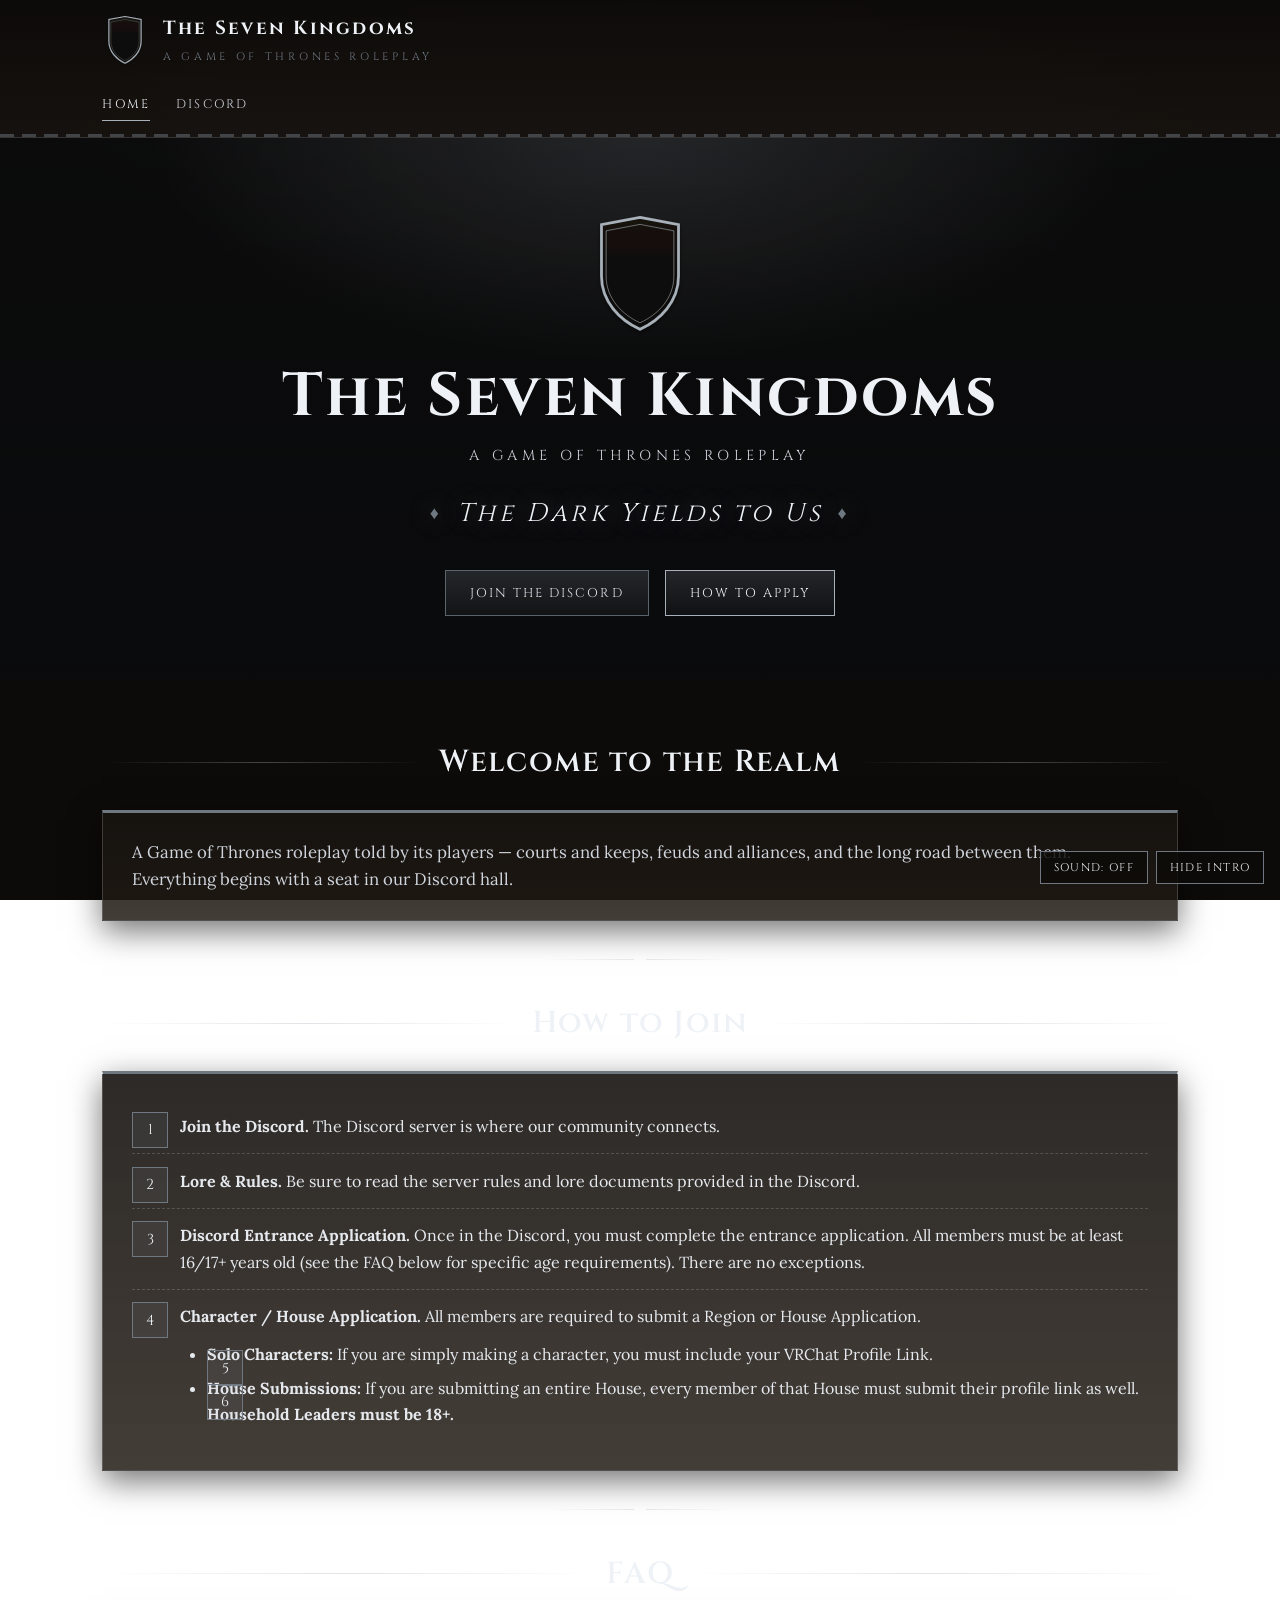
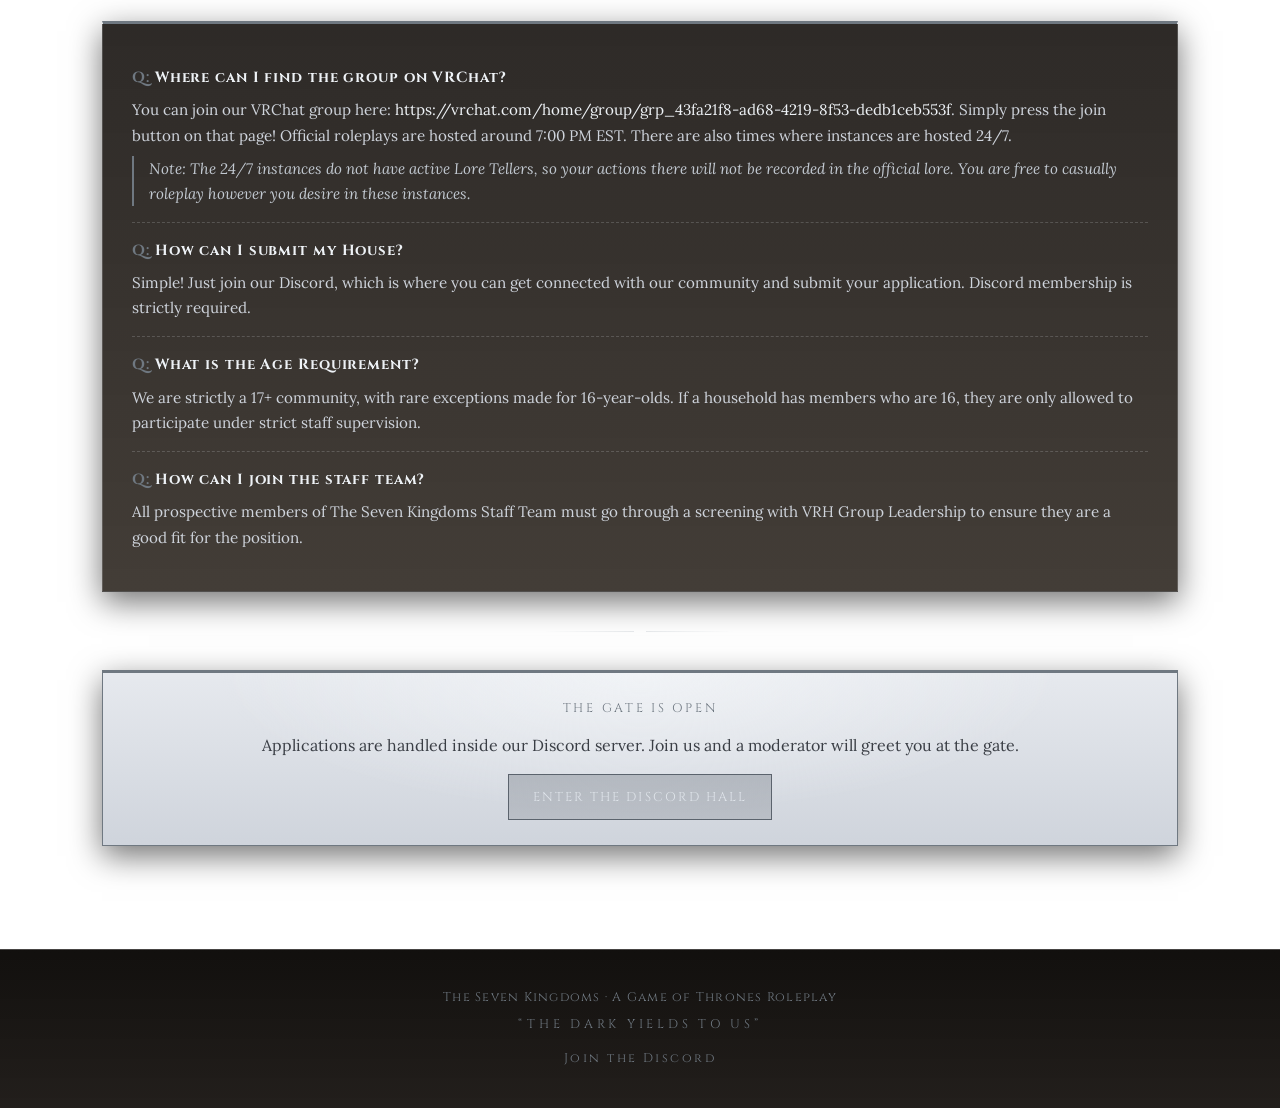
==== commit 8db5456d: "Add detailed How to Join and FAQ sections" ====
--- a/index.html
+++ b/index.html
@@ -50,14 +50,42 @@
 
   <div class="ornament"></div>
 
-  <h2 id="apply">How to Join &amp; Apply</h2>
+  <h2 id="apply">How to Join</h2>
   <div class="panel rules">
     <ol>
-      <li><strong>Join the Discord.</strong> That is the door to the realm &mdash; every scene, event, and announcement lives there.</li>
-      <li><strong>Read the rules &amp; lore.</strong> The expectations and the state of the world are posted in the server's welcome channels.</li>
-      <li><strong>Submit your application.</strong> Post it in the server's application channel and a moderator will review your petition.</li>
-      <li><strong>Take your place.</strong> Once approved, choose your house, claim your character, and write your first scene.</li>
+      <li><strong>Join the Discord.</strong> The Discord server is where our community connects.</li>
+      <li><strong>Lore &amp; Rules.</strong> Be sure to read the server rules and lore documents provided in the Discord.</li>
+      <li><strong>Discord Entrance Application.</strong> Once in the Discord, you must complete the entrance application. All members must be at least 16/17+ years old (see the FAQ below for specific age requirements). There are no exceptions.</li>
+      <li><strong>Character / House Application.</strong> All members are required to submit a Region or House Application.
+        <ul>
+          <li><strong>Solo Characters:</strong> If you are simply making a character, you must include your VRChat Profile Link.</li>
+          <li><strong>House Submissions:</strong> If you are submitting an entire House, every member of that House must submit their profile link as well. <strong>Household Leaders must be 18+.</strong></li>
+        </ul>
+      </li>
     </ol>
+  </div>
+
+  <div class="ornament"></div>
+
+  <h2 id="faq">FAQ</h2>
+  <div class="panel faq">
+    <div class="qa">
+      <div class="q">Where can I find the group on VRChat?</div>
+      <p>You can join our VRChat group here: <a href="https://vrchat.com/home/group/grp_43fa21f8-ad68-4219-8f53-dedb1ceb553f" target="_blank" rel="noopener">https://vrchat.com/home/group/grp_43fa21f8-ad68-4219-8f53-dedb1ceb553f</a>. Simply press the join button on that page! Official roleplays are hosted around 7:00 PM EST. There are also times where instances are hosted 24/7.</p>
+      <p class="note">Note: The 24/7 instances do not have active Lore Tellers, so your actions there will not be recorded in the official lore. You are free to casually roleplay however you desire in these instances.</p>
+    </div>
+    <div class="qa">
+      <div class="q">How can I submit my House?</div>
+      <p>Simple! Just join our Discord, which is where you can get connected with our community and submit your application. Discord membership is strictly required.</p>
+    </div>
+    <div class="qa">
+      <div class="q">What is the Age Requirement?</div>
+      <p>We are strictly a 17+ community, with rare exceptions made for 16-year-olds. If a household has members who are 16, they are only allowed to participate under strict staff supervision.</p>
+    </div>
+    <div class="qa">
+      <div class="q">How can I join the staff team?</div>
+      <p>All prospective members of The Seven Kingdoms Staff Team must go through a screening with VRH Group Leadership to ensure they are a good fit for the position.</p>
+    </div>
   </div>
 
   <div class="ornament"></div>
--- a/css/style.css
+++ b/css/style.css
@@ -406,6 +406,11 @@
   border-bottom: 1px dashed var(--line-light);
 }
 .rules ol li:last-child { border-bottom: none; }
+.rules ol ul {
+  list-style: disc;
+  margin: 0.5rem 0 0 1.7rem;
+}
+.rules ol ul li { padding: 0.22rem 0; border-bottom: none; }
 .rules ol li::before {
   content: counter(rule);
   position: absolute;
@@ -510,6 +515,30 @@
 .form-result.ok { display: block; border: 1px solid var(--gold); background: rgba(168, 177, 186, 0.08); }
 .form-result.err { display: block; border: 1px solid var(--crimson-bright); background: rgba(58, 63, 71, 0.18); color: #dfe4ea; }
 
+/* ---------- FAQ ---------- */
+.faq .qa {
+  padding: 1rem 0;
+  border-bottom: 1px dashed var(--line-light);
+}
+.faq .qa:last-child { border-bottom: none; }
+.faq .qa .q {
+  font-family: 'Cinzel', serif;
+  font-weight: 700;
+  font-size: 0.92rem;
+  letter-spacing: 0.06em;
+  color: var(--gold-bright);
+  margin-bottom: 0.45rem;
+}
+.faq .qa .q::before { content: 'Q: '; color: var(--gold-dim); }
+.faq .qa p { font-size: 0.95rem; }
+.faq .qa .note {
+  margin-top: 0.5rem;
+  font-style: italic;
+  color: var(--silver);
+  border-left: 2px solid var(--gold-dim);
+  padding-left: 0.9rem;
+}
+
 /* ---------- Divider ---------- */
 .ornament {
   display: flex;
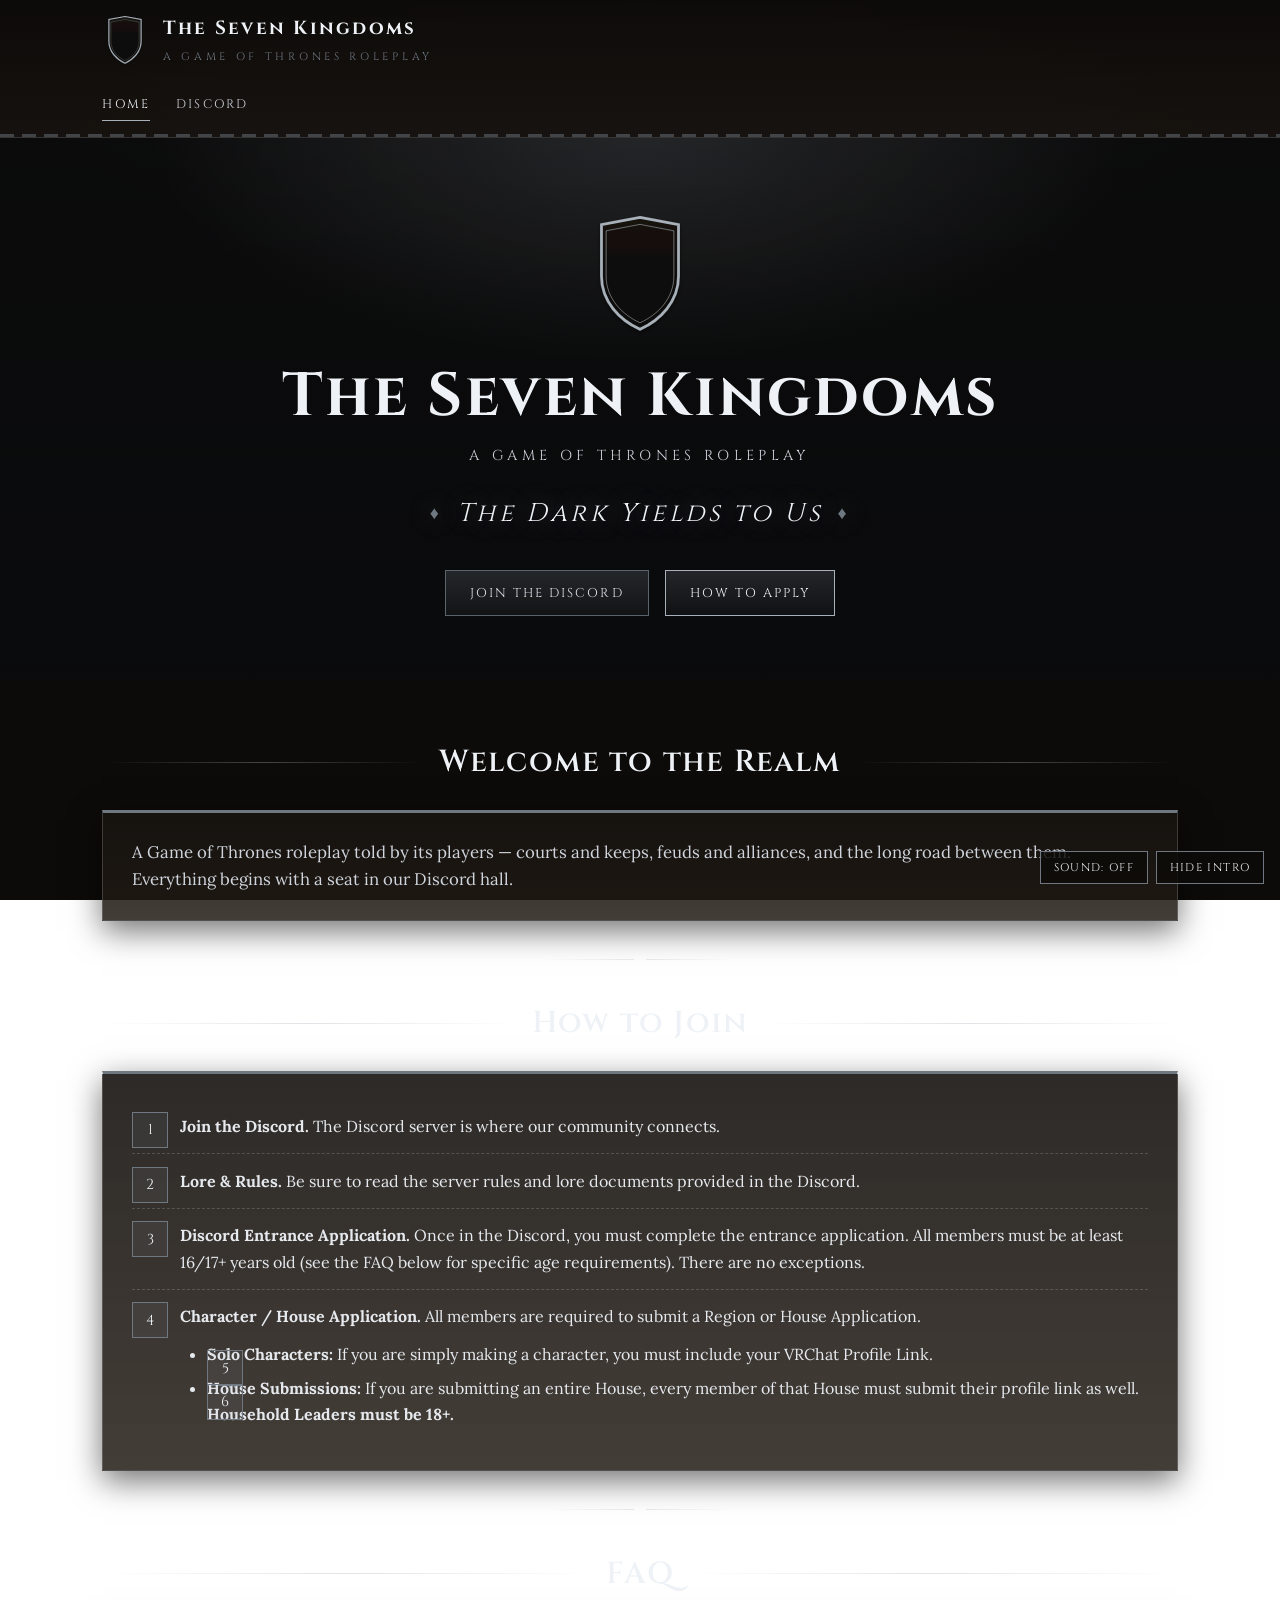
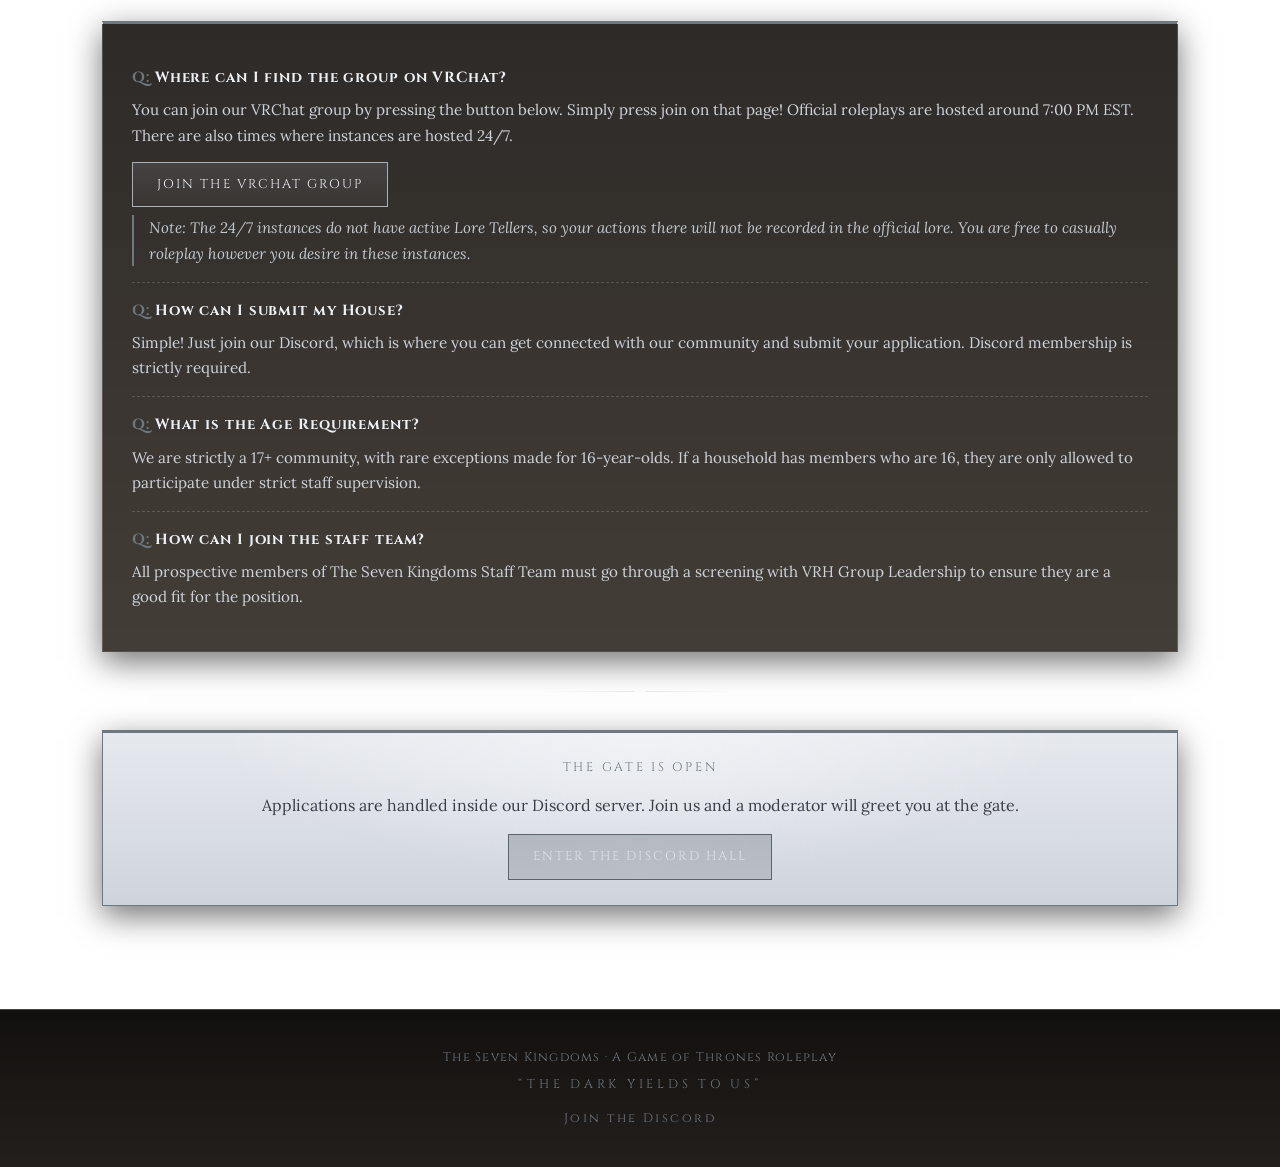
==== commit 567640e7: "Replace VRChat link in FAQ with join button" ====
--- a/index.html
+++ b/index.html
@@ -71,7 +71,8 @@
   <div class="panel faq">
     <div class="qa">
       <div class="q">Where can I find the group on VRChat?</div>
-      <p>You can join our VRChat group here: <a href="https://vrchat.com/home/group/grp_43fa21f8-ad68-4219-8f53-dedb1ceb553f" target="_blank" rel="noopener">https://vrchat.com/home/group/grp_43fa21f8-ad68-4219-8f53-dedb1ceb553f</a>. Simply press the join button on that page! Official roleplays are hosted around 7:00 PM EST. There are also times where instances are hosted 24/7.</p>
+      <p>You can join our VRChat group by pressing the button below. Simply press join on that page! Official roleplays are hosted around 7:00 PM EST. There are also times where instances are hosted 24/7.</p>
+      <div class="press"><a class="btn" href="https://vrchat.com/home/group/grp_43fa21f8-ad68-4219-8f53-dedb1ceb553f" target="_blank" rel="noopener">Join the VRChat Group</a></div>
       <p class="note">Note: The 24/7 instances do not have active Lore Tellers, so your actions there will not be recorded in the official lore. You are free to casually roleplay however you desire in these instances.</p>
     </div>
     <div class="qa">
--- a/css/style.css
+++ b/css/style.css
@@ -538,6 +538,7 @@
   border-left: 2px solid var(--gold-dim);
   padding-left: 0.9rem;
 }
+.faq .qa .press { margin-top: 0.9rem; }
 
 /* ---------- Divider ---------- */
 .ornament {
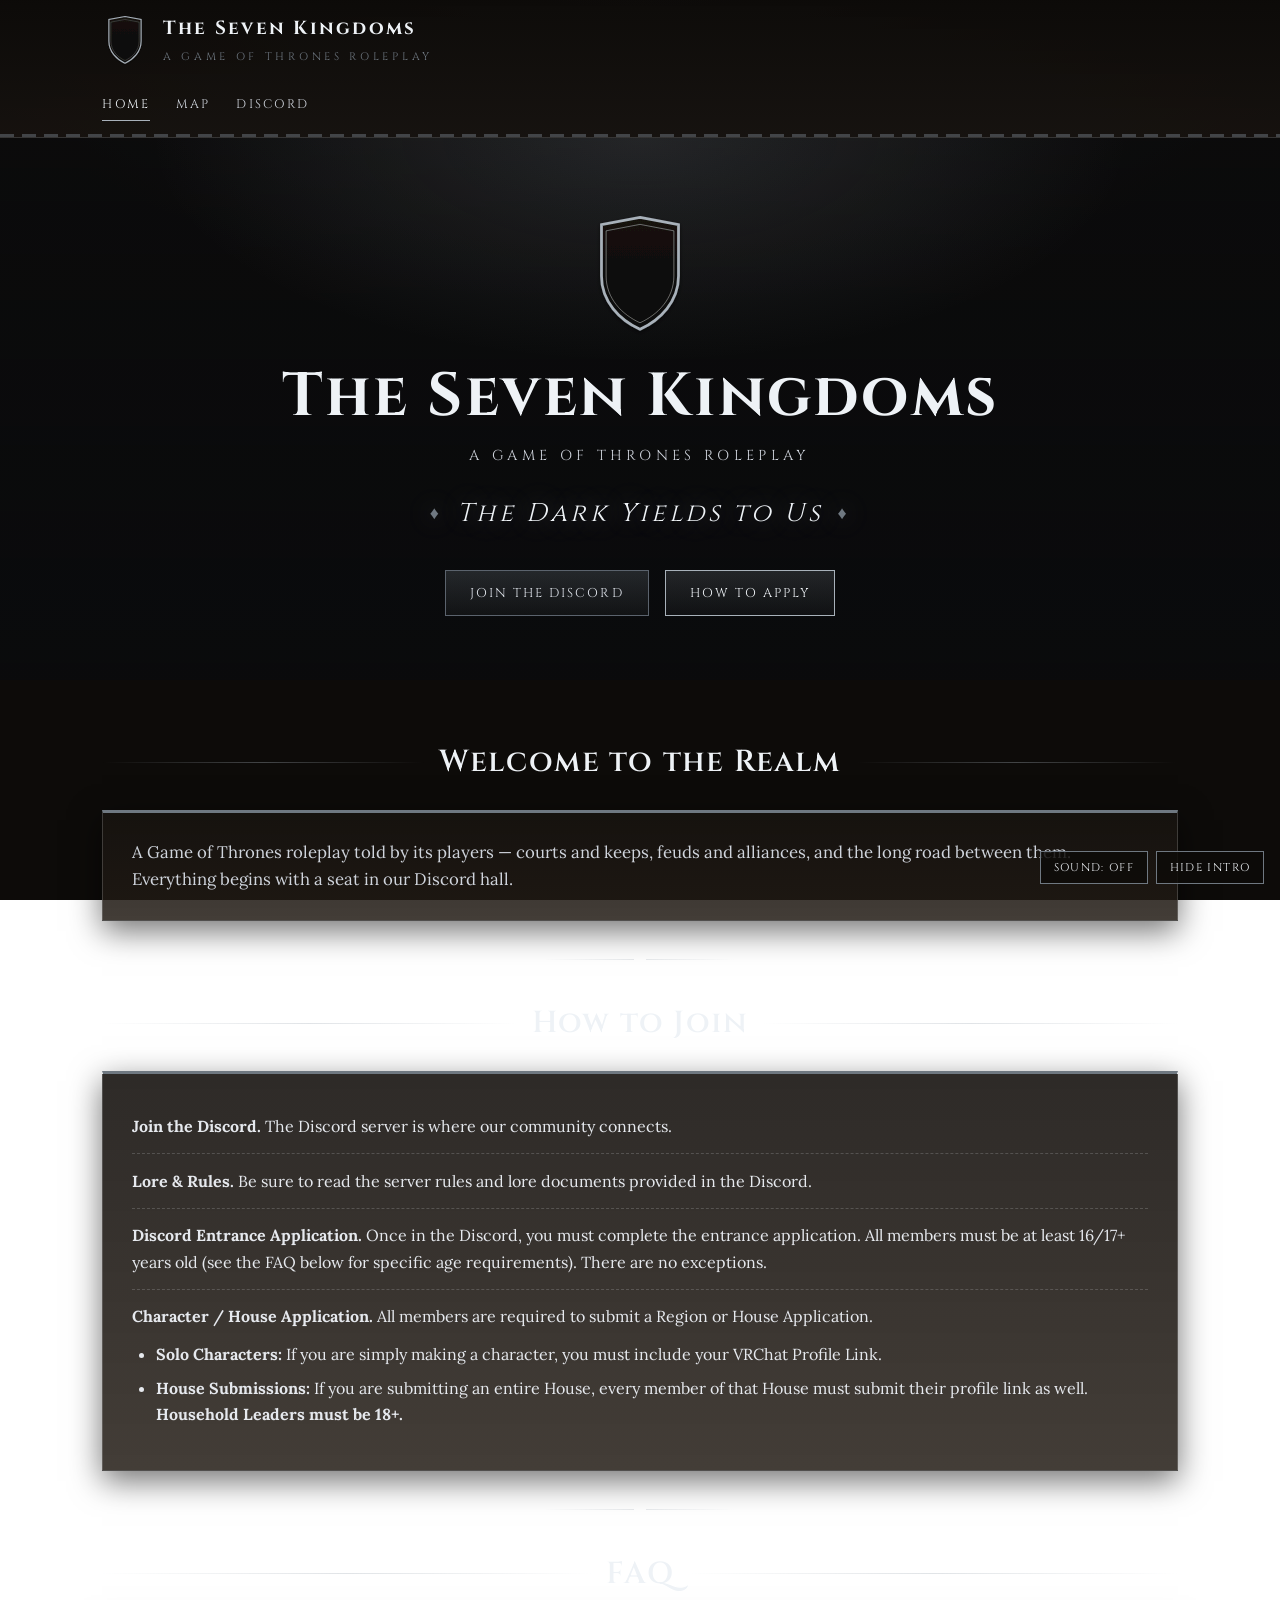
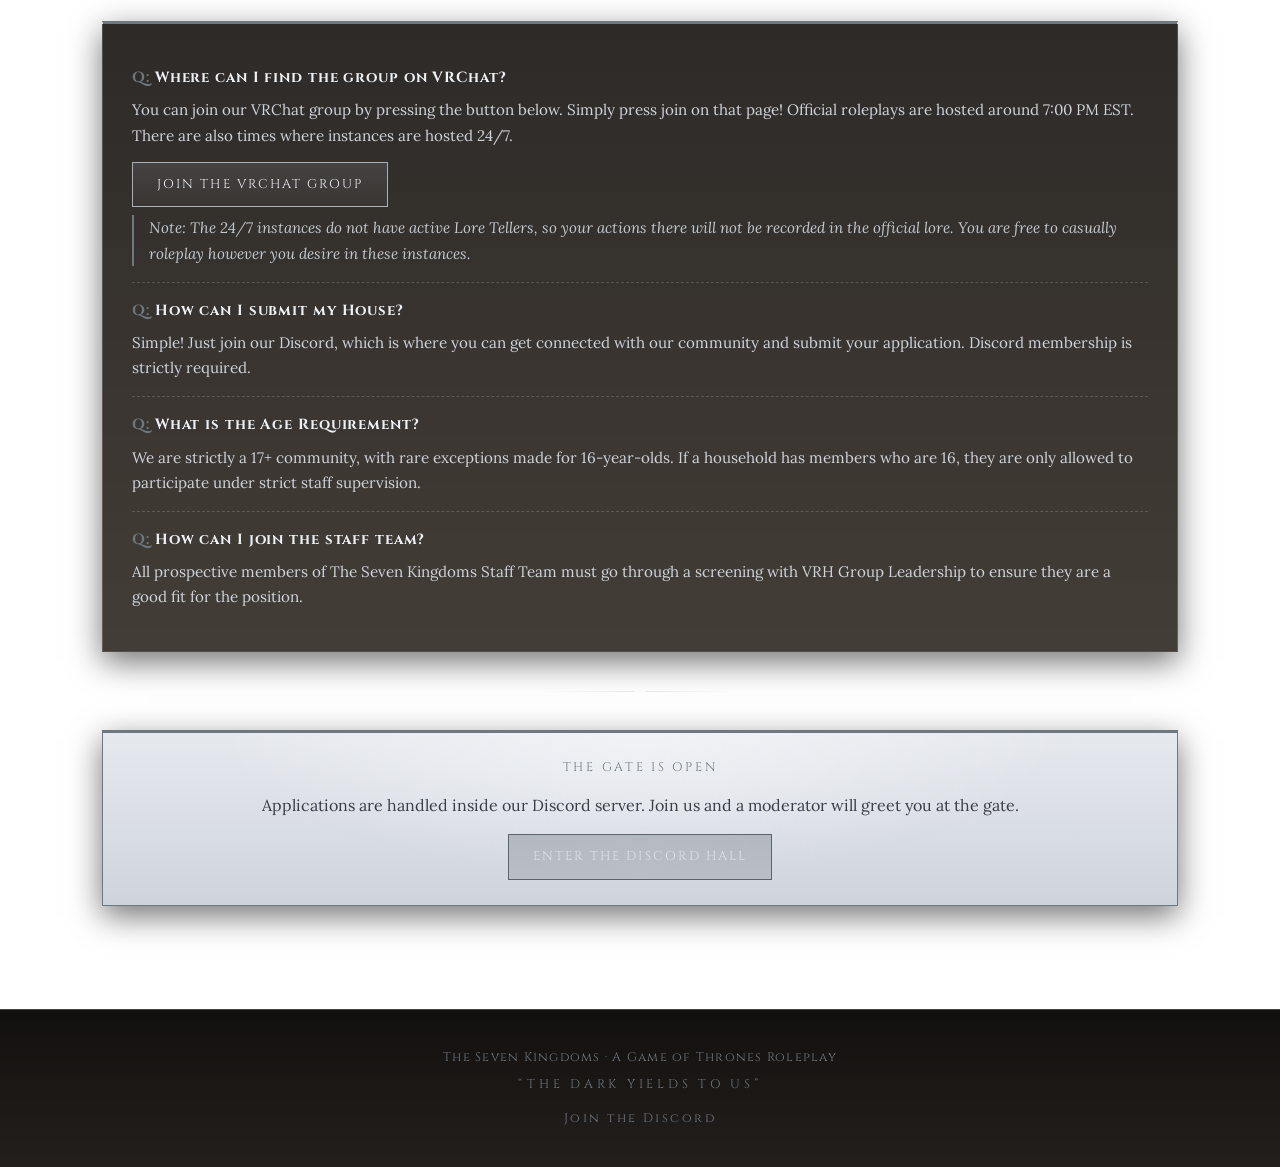
==== commit a357031d: "Add interactive SVG map with pan and zoom" ====
--- a/index.html
+++ b/index.html
@@ -25,6 +25,7 @@
   <nav class="strip">
     <ul>
       <li class="active"><a href="index.html">Home</a></li>
+      <li><a href="map.html">Map</a></li>
       <li><a data-discord href="https://discord.gg/2j9Zs5wPbV">Discord</a></li>
     </ul>
   </nav>
--- a/css/style.css
+++ b/css/style.css
@@ -398,35 +398,17 @@
 .tag.crimson { border-color: var(--crimson-bright); color: #ced5dd; }
 
 /* ---------- Lists ---------- */
-.rules ol { counter-reset: rule; list-style: none; }
-.rules ol li {
-  counter-increment: rule;
-  position: relative;
-  padding: 0.85rem 0 0.85rem 3rem;
+.rules ol { list-style: none; margin: 0; }
+.rules ol > li {
+  padding: 0.85rem 0;
   border-bottom: 1px dashed var(--line-light);
 }
-.rules ol li:last-child { border-bottom: none; }
+.rules ol > li:last-child { border-bottom: none; }
 .rules ol ul {
   list-style: disc;
-  margin: 0.5rem 0 0 1.7rem;
+  margin: 0.5rem 0 0 1.5rem;
 }
 .rules ol ul li { padding: 0.22rem 0; border-bottom: none; }
-.rules ol li::before {
-  content: counter(rule);
-  position: absolute;
-  left: 0;
-  top: 0.8rem;
-  width: 34px;
-  height: 34px;
-  border: 1px solid var(--gold-dim);
-  font-family: 'Cinzel', serif;
-  font-size: 0.9rem;
-  color: var(--gold-bright);
-  display: flex;
-  align-items: center;
-  justify-content: center;
-  background: rgba(168, 177, 186, 0.08);
-}
 
 /* ---------- Forms ---------- */
 form.app {
